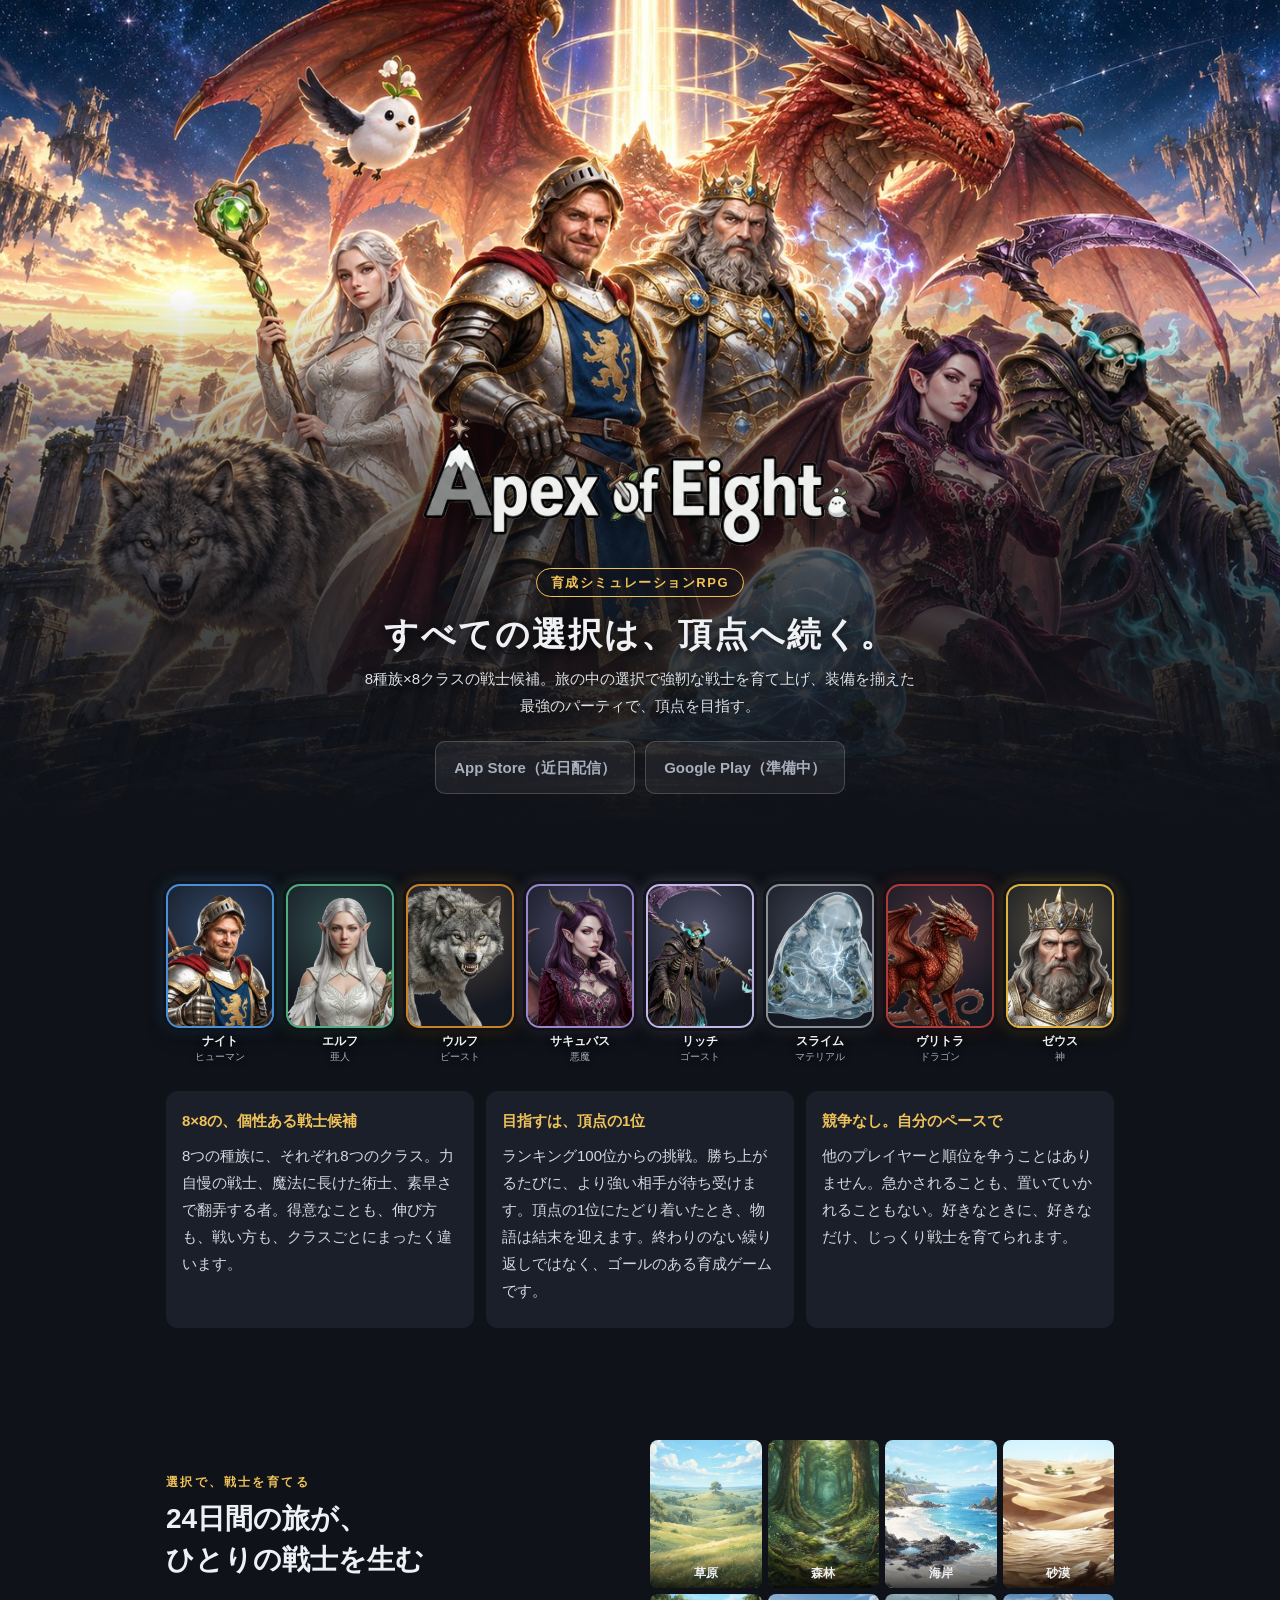
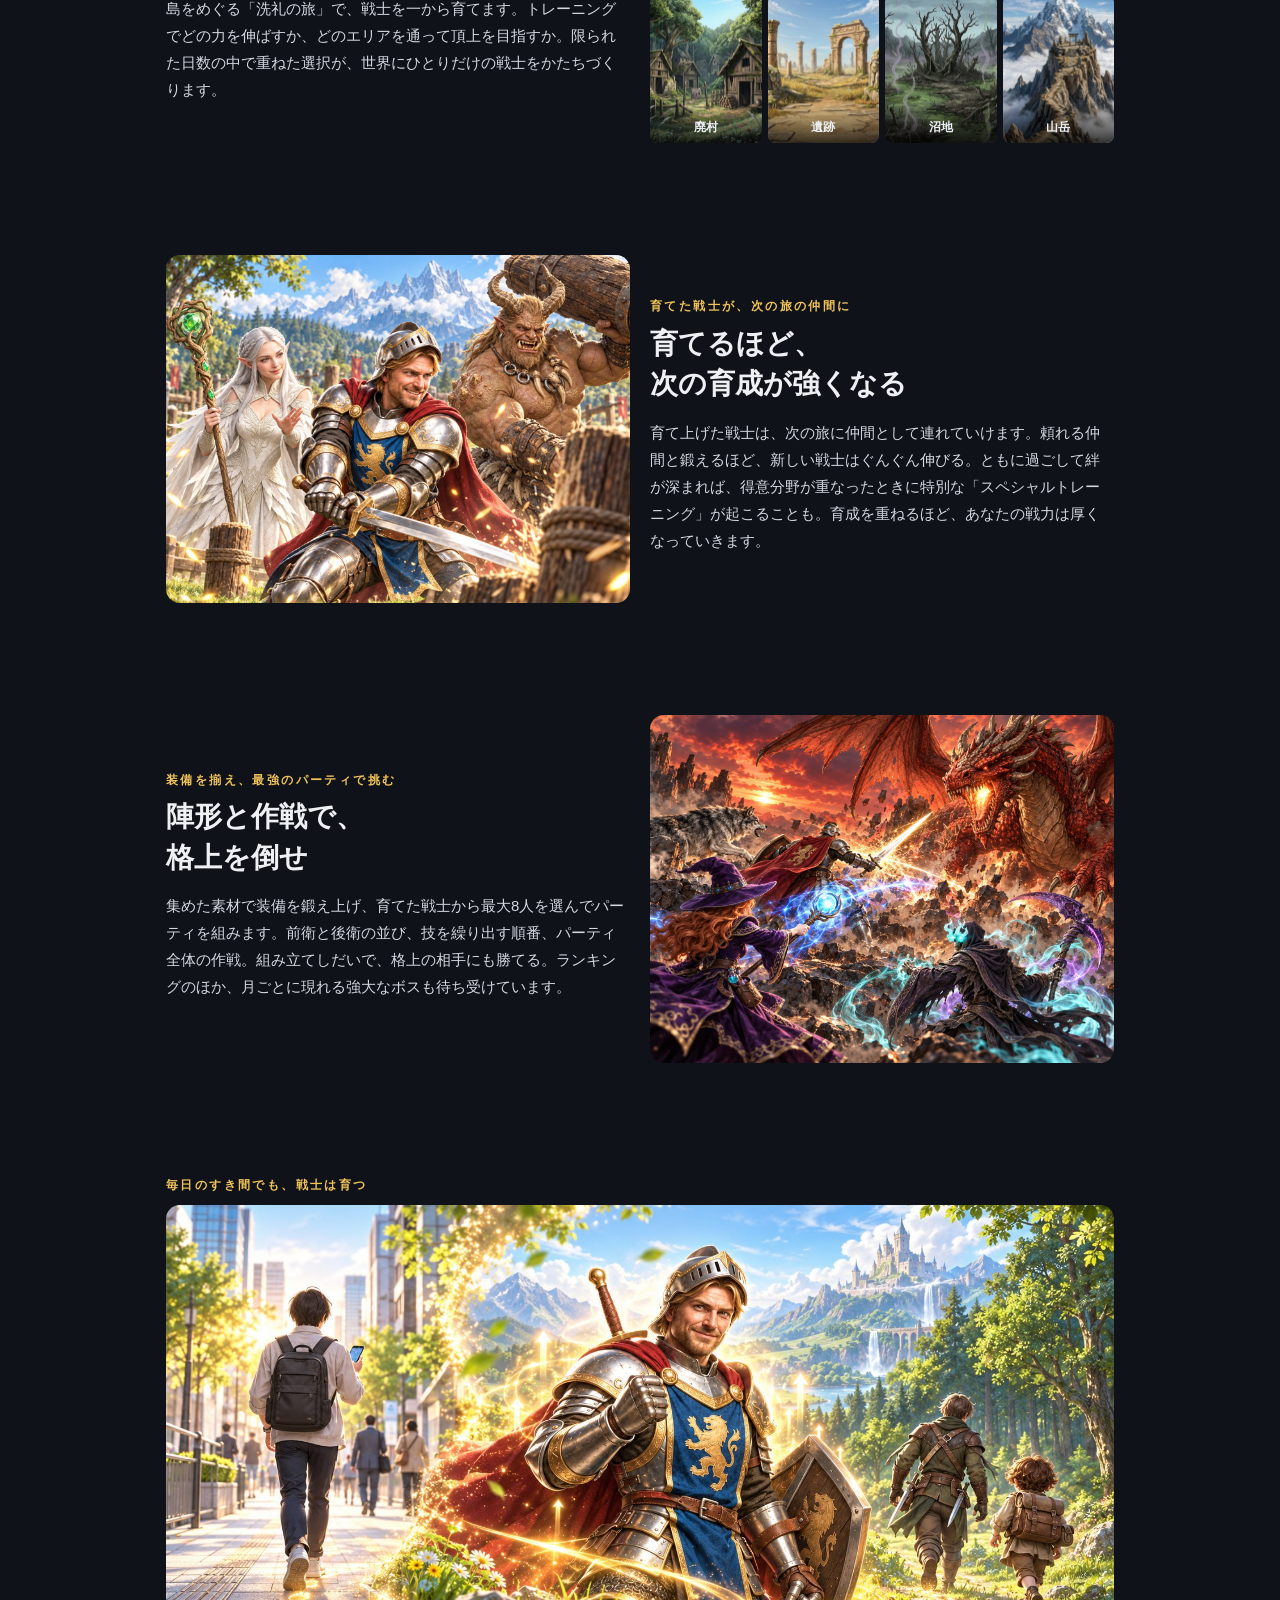
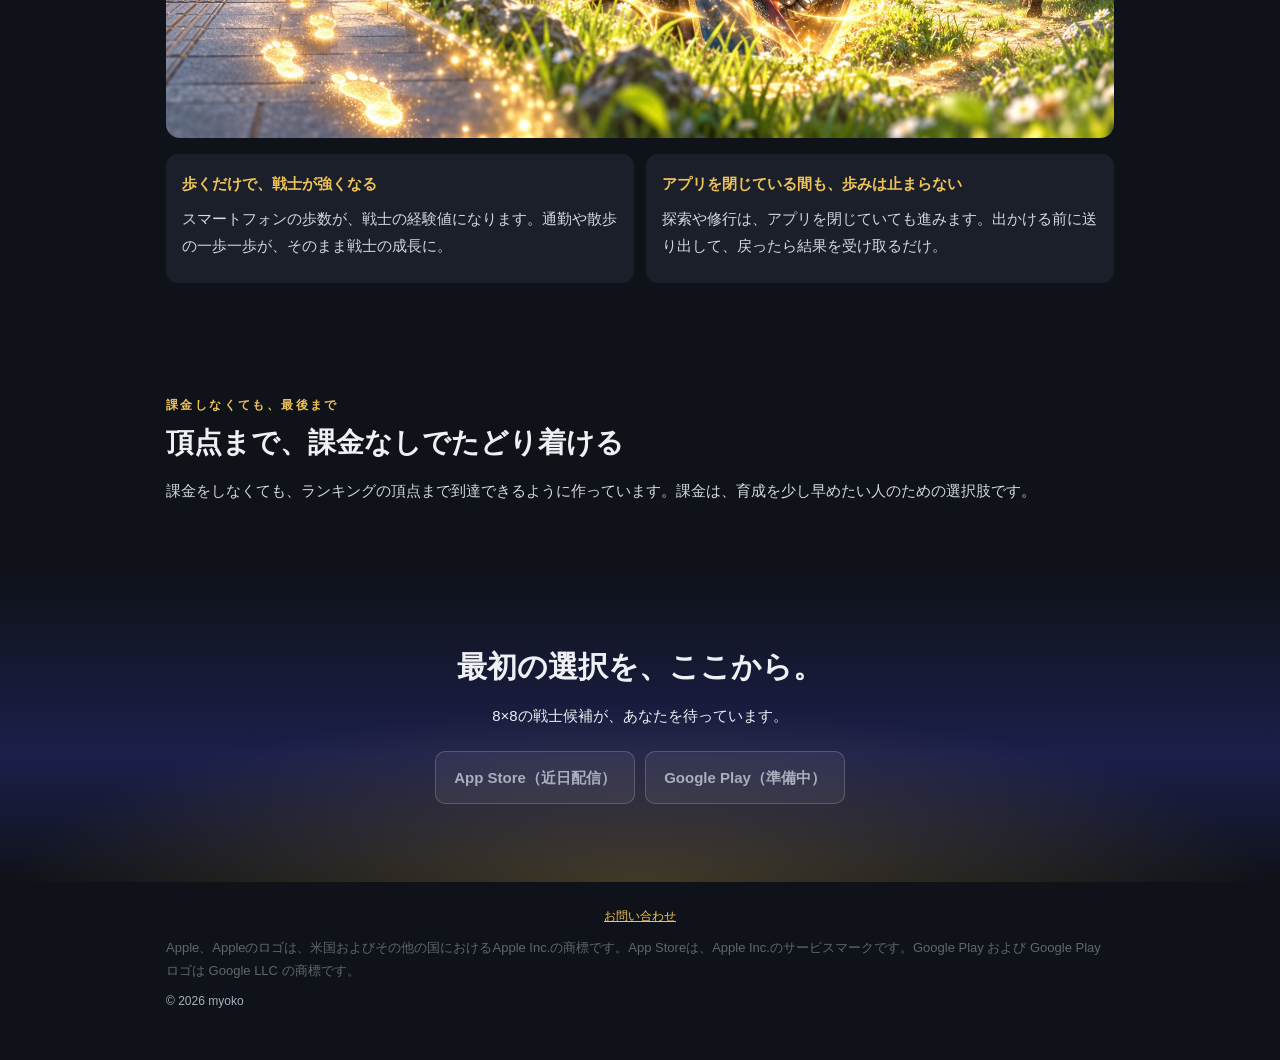
==== ao8/index.html @ a9e9d3e4 "- ao8の静的ページを追加" ====
<!doctype html>
<html lang="ja">
<head>
  <meta charset="utf-8">
  <meta name="viewport" content="width=device-width, initial-scale=1">
  <title>Apex of 8 ― すべての選択は、頂点へ続く。</title>
  <meta name="description" content="8種族×8クラスの戦士候補。旅の中の選択で強靭な戦士を育て上げ、装備を揃えた最強のパーティで、頂点を目指す育成シミュレーションRPG。">
  <meta property="og:type" content="website">
  <meta property="og:title" content="Apex of 8 ― すべての選択は、頂点へ続く。">
  <meta property="og:description" content="8種族×8クラスの戦士候補。旅の中の選択で強靭な戦士を育て上げ、装備を揃えた最強のパーティで、頂点を目指す育成シミュレーションRPG。">
  <meta property="og:url" content="https://m-yokom.github.io/ao8/">
  <!-- リンクカード用の画像（1200×630。prompts/lp/ogp.txt）。 -->
  <meta property="og:image" content="https://m-yokom.github.io/ao8/assets/img/ogp.jpg">
  <meta property="og:image:width" content="1200">
  <meta property="og:image:height" content="630">
  <meta name="twitter:card" content="summary_large_image">
  <meta name="theme-color" content="#0f1218">
  <link rel="icon" href="assets/icon.png">
  <link rel="apple-touch-icon" href="assets/icon.png">
  <link rel="stylesheet" href="assets/style.css">
  <script src="assets/site.js" defer></script>
</head>
<body class="lp">

<!-- ヒーロー -->
<header class="lp-hero">
  <img class="logo" src="assets/logo.png" alt="Apex of 8">
  <p class="genre">育成シミュレーションRPG</p>
  <h1 class="catch">すべての選択は、頂点へ続く。</h1>
  <p class="lead">8種族×8クラスの戦士候補。旅の中の選択で強靭な戦士を育て上げ、装備を揃えた最強のパーティで、頂点を目指す。</p>
  <div class="lp-lineup" aria-hidden="true">
    <div class="store-buttons">
    <a class="btn" data-store="ios">App Storeでダウンロード</a>
    <a class="btn secondary" data-store="android">Google Playで手に入れる</a>
  </div>
</header>

<!-- 3つの特徴 -->
<section class="lp-section">
    <!-- 8種族の代表クラス（メイン画像を同じ構図の縦長カードに切り抜いたもの。クラスID: 1・9・17・30・38・43・50・64） -->
    <div class="lp-roster">
      <figure class="sp-human"><img src="assets/img/card_01.png" alt="ナイト"><figcaption>ナイト<small>ヒューマン</small></figcaption></figure>
      <figure class="sp-demihuman"><img src="assets/img/card_09.png" alt="エルフ"><figcaption>エルフ<small>亜人</small></figcaption></figure>
      <figure class="sp-beast"><img src="assets/img/card_17.png" alt="ウルフ"><figcaption>ウルフ<small>ビースト</small></figcaption></figure>
      <figure class="sp-demon"><img src="assets/img/card_30.png" alt="サキュバス"><figcaption>サキュバス<small>悪魔</small></figcaption></figure>
      <figure class="sp-ghost"><img src="assets/img/card_38.png" alt="リッチ"><figcaption>リッチ<small>ゴースト</small></figcaption></figure>
      <figure class="sp-material"><img src="assets/img/card_43.png" alt="スライム"><figcaption>スライム<small>マテリアル</small></figcaption></figure>
      <figure class="sp-dragon"><img src="assets/img/card_50.png" alt="ヴリトラ"><figcaption>ヴリトラ<small>ドラゴン</small></figcaption></figure>
      <figure class="sp-deity"><img src="assets/img/card_64.png" alt="ゼウス"><figcaption>ゼウス<small>神</small></figcaption></figure>
    </div>
  <div class="lp-points">
    <div class="lp-point">
      <h3>8×8の、個性ある戦士候補</h3>
      <p>8つの種族に、それぞれ8つのクラス。力自慢の戦士、魔法に長けた術士、素早さで翻弄する者。得意なことも、伸び方も、戦い方も、クラスごとにまったく違います。</p>
    </div>
    <div class="lp-point">
      <h3>目指すは、頂点の1位</h3>
      <p>ランキング100位からの挑戦。勝ち上がるたびに、より強い相手が待ち受けます。頂点の1位にたどり着いたとき、物語は結末を迎えます。終わりのない繰り返しではなく、ゴールのある育成ゲームです。</p>
    </div>
    <div class="lp-point">
      <h3>競争なし。自分のペースで</h3>
      <p>他のプレイヤーと順位を争うことはありません。急かされることも、置いていかれることもない。好きなときに、好きなだけ、じっくり戦士を育てられます。</p>
    </div>
  </div>
</section>

<!-- 選択で、戦士を育てる -->
<section class="lp-section">
  <div class="lp-feature">
    <div>
      <p class="eyebrow">選択で、戦士を育てる</p>
      <h2>24日間の旅が、<br>ひとりの戦士を生む</h2>
      <p>島をめぐる「洗礼の旅」で、戦士を一から育てます。トレーニングでどの力を伸ばすか、どのエリアを通って頂上を目指すか。限られた日数の中で重ねた選択が、世界にひとりだけの戦士をかたちづくります。</p>
    </div>
    <div class="lp-visual">
      <div class="lp-areas">
        <figure><img src="assets/img/area_grassland.jpg" alt="草原"><figcaption>草原</figcaption></figure>
        <figure><img src="assets/img/area_forest.jpg" alt="森林"><figcaption>森林</figcaption></figure>
        <figure><img src="assets/img/area_coast.jpg" alt="海岸"><figcaption>海岸</figcaption></figure>
        <figure><img src="assets/img/area_desert.jpg" alt="砂漠"><figcaption>砂漠</figcaption></figure>
        <figure><img src="assets/img/area_ruined_village.jpg" alt="廃村"><figcaption>廃村</figcaption></figure>
        <figure><img src="assets/img/area_ruins.jpg" alt="遺跡"><figcaption>遺跡</figcaption></figure>
        <figure><img src="assets/img/area_swamp.jpg" alt="沼地"><figcaption>沼地</figcaption></figure>
        <figure><img src="assets/img/area_mountain.jpg" alt="山岳"><figcaption>山岳</figcaption></figure>
      </div>
    </div>
  </div>
</section>

<!-- 育てた戦士が、次の旅の仲間に -->
<section class="lp-section">
  <div class="lp-feature reverse">
    <div>
      <p class="eyebrow">育てた戦士が、次の旅の仲間に</p>
      <h2>育てるほど、<br>次の育成が強くなる</h2>
      <p>育て上げた戦士は、次の旅に仲間として連れていけます。頼れる仲間と鍛えるほど、新しい戦士はぐんぐん伸びる。ともに過ごして絆が深まれば、得意分野が重なったときに特別な「スペシャルトレーニング」が起こることも。育成を重ねるほど、あなたの戦力は厚くなっていきます。</p>
    </div>
    <div class="lp-visual">
      <!-- 【差し替え可】lp_bond.jpg（仲間と鍛える新しい戦士）。無い間はカードのパネルを表示する。 -->
      <img src="assets/img/lp_bond.jpg" alt="仲間と一緒に鍛える戦士たち"
           onerror="this.hidden=true;this.nextElementSibling.hidden=false;">
      <div class="lp-icon-panel" hidden>
        <figure class="sp-demihuman"><img class="lp-icon" src="assets/img/card_09.png" alt=""><figcaption>育てた仲間</figcaption></figure>
        <figure class="big sp-human"><img class="lp-icon" src="assets/img/card_01.png" alt=""><figcaption>新しい戦士</figcaption></figure>
        <figure class="sp-demon"><img class="lp-icon" src="assets/img/card_26.png" alt=""><figcaption>育てた仲間</figcaption></figure>
      </div>
    </div>
  </div>
</section>

<!-- 装備を揃え、最強のパーティで挑む -->
<section class="lp-section">
  <div class="lp-feature">
    <div>
      <p class="eyebrow">装備を揃え、最強のパーティで挑む</p>
      <h2>陣形と作戦で、<br>格上を倒せ</h2>
      <p>集めた素材で装備を鍛え上げ、育てた戦士から最大8人を選んでパーティを組みます。前衛と後衛の並び、技を繰り出す順番、パーティ全体の作戦。組み立てしだいで、格上の相手にも勝てる。ランキングのほか、月ごとに現れる強大なボスも待ち受けています。</p>
    </div>
    <div class="lp-visual">
      <!-- 【差し替え可】lp_battle.jpg（バトル画面のスクリーンショットでも可）。無い間はカードのパネルを表示する。 -->
      <img src="assets/img/lp_battle.jpg" alt="パーティで強敵に挑むバトル"
           onerror="this.hidden=true;this.nextElementSibling.hidden=false;">
      <div class="lp-icon-panel" hidden>
        <figure class="sp-human"><img class="lp-icon" src="assets/img/card_02.png" alt=""><figcaption>後衛</figcaption></figure>
        <figure class="sp-human"><img class="lp-icon" src="assets/img/card_01.png" alt=""><figcaption>前衛</figcaption></figure>
        <span class="vs">VS</span>
        <figure class="big sp-dragon"><img class="lp-icon" src="assets/img/card_50.png" alt=""><figcaption>格上の強敵</figcaption></figure>
      </div>
    </div>
  </div>
</section>

<!-- 毎日のすき間でも、戦士は育つ -->
<section class="lp-section">
  <p class="eyebrow">毎日のすき間でも、戦士は育つ</p>
  <!-- 【差し替え可】lp_daily.jpg（日常の中で育つ戦士）。無い間は表示しない。 -->
  <div class="lp-visual" style="margin: 8px 0 4px;">
    <img src="assets/img/lp_daily.jpg" alt="通勤や散歩の歩数で戦士が育つ" onerror="this.remove();">
  </div>
  <div class="lp-points">
    <div class="lp-point">
      <h3>歩くだけで、戦士が強くなる</h3>
      <p>スマートフォンの歩数が、戦士の経験値になります。通勤や散歩の一歩一歩が、そのまま戦士の成長に。</p>
    </div>
    <div class="lp-point">
      <h3>アプリを閉じている間も、歩みは止まらない</h3>
      <p>探索や修行は、アプリを閉じていても進みます。出かける前に送り出して、戻ったら結果を受け取るだけ。</p>
    </div>
  </div>
</section>

<!-- 課金しなくても、最後まで -->
<section class="lp-section">
  <p class="eyebrow">課金しなくても、最後まで</p>
  <h2>頂点まで、課金なしでたどり着ける</h2>
  <p>課金をしなくても、ランキングの頂点まで到達できるように作っています。課金は、育成を少し早めたい人のための選択肢です。</p>
</section>

<!-- 最後のダウンロード導線 -->
<section class="lp-cta">
  <p class="catch">最初の選択を、ここから。</p>
  <p>8×8の戦士候補が、あなたを待っています。</p>
  <div class="store-buttons">
    <a class="btn" data-store="ios">App Storeでダウンロード</a>
    <a class="btn secondary" data-store="android">Google Playで手に入れる</a>
  </div>
</section>

<footer>
  <p class="footer-links">
    <a href="legal/contact.html">お問い合わせ</a>
  </p>
  <!-- ストアのバッジを使う場合の商標表記（Apple・Googleのガイドライン）。 -->
  <p class="notice">Apple、Appleのロゴは、米国およびその他の国におけるApple Inc.の商標です。App Storeは、Apple Inc.のサービスマークです。Google Play および Google Play ロゴは Google LLC の商標です。</p>
  <p>&copy; 2026 myoko</p>
</footer>
</body>
</html>
---- ao8/assets/style.css ----
/* 法務ページ共通のスタイル（GitHub Pagesでそのまま配信する静的ファイル）。 */
:root {
  --bg: #f7f7f5;
  --surface: #ffffff;
  --text: #1f2328;
  --muted: #5f6670;
  --accent: #5b3fb5;
  --border: #dcdde1;
}

@media (prefers-color-scheme: dark) {
  :root {
    --bg: #15181f;
    --surface: #20242c;
    --text: #e8e9ec;
    --muted: #a3a8b3;
    --accent: #b9a5ff;
    --border: #353a45;
  }
}

* {
  box-sizing: border-box;
}

/* hidden属性の要素は、displayを指定したクラスがあっても必ず隠す（代わりの表示の切り替えに使う）。 */
[hidden] {
  display: none !important;
}

body {
  margin: 0;
  background: var(--bg);
  color: var(--text);
  font-family: -apple-system, BlinkMacSystemFont, "Hiragino Sans", "Hiragino Kaku Gothic ProN",
    "Noto Sans JP", Meiryo, sans-serif;
  line-height: 1.8;
  font-size: 15px;
}

main {
  max-width: 760px;
  margin: 0 auto;
  padding: 24px 16px 48px;
}

header.site {
  border-bottom: 1px solid var(--border);
  margin-bottom: 24px;
  padding-bottom: 12px;
}

header.site a {
  color: var(--muted);
  text-decoration: none;
  font-size: 13px;
}

h1 {
  font-size: 22px;
  line-height: 1.4;
  margin: 0 0 8px;
}

h2 {
  font-size: 17px;
  margin: 32px 0 8px;
  padding-left: 10px;
  border-left: 4px solid var(--accent);
}

h3 {
  font-size: 15px;
  margin: 20px 0 4px;
}

p,
ul,
ol {
  margin: 8px 0;
}

a {
  color: var(--accent);
}

.updated {
  color: var(--muted);
  font-size: 13px;
}

table {
  width: 100%;
  border-collapse: collapse;
  margin: 12px 0;
  background: var(--surface);
  font-size: 14px;
}

th,
td {
  border: 1px solid var(--border);
  padding: 8px 10px;
  text-align: left;
  vertical-align: top;
}

th {
  width: 32%;
  font-weight: 600;
}

.table-scroll {
  overflow-x: auto;
}

.card-list {
  list-style: none;
  padding: 0;
}

.card-list li {
  background: var(--surface);
  border: 1px solid var(--border);
  border-radius: 8px;
  margin: 10px 0;
}

.card-list a {
  display: block;
  padding: 14px 16px;
  text-decoration: none;
  font-weight: 600;
}

footer {
  margin-top: 40px;
  color: var(--muted);
  font-size: 12px;
}

/* ---- LP（トップ・助っ人） ---- */
.hero {
  text-align: center;
  padding: 16px 0 8px;
}

.hero img.logo {
  width: min(100%, 420px);
  height: auto;
}

.hero .catch {
  font-size: 18px;
  font-weight: 700;
  margin: 12px 0 4px;
}

.store-buttons {
  display: flex;
  flex-wrap: wrap;
  gap: 10px;
  justify-content: center;
  margin: 20px 0;
}

.btn {
  display: inline-block;
  min-width: 200px;
  padding: 12px 18px;
  border-radius: 10px;
  border: 1px solid var(--accent);
  background: var(--accent);
  color: #fff;
  font-weight: 700;
  text-align: center;
  text-decoration: none;
  cursor: pointer;
  font-size: 15px;
}

.btn.secondary {
  background: transparent;
  color: var(--accent);
}

.btn[aria-disabled="true"] {
  border-color: var(--border);
  background: var(--surface);
  color: var(--muted);
  cursor: default;
  pointer-events: none;
}

.features {
  display: grid;
  grid-template-columns: repeat(auto-fit, minmax(220px, 1fr));
  gap: 12px;
  margin: 16px 0;
}

.feature {
  background: var(--surface);
  border: 1px solid var(--border);
  border-radius: 10px;
  padding: 14px 16px;
}

.feature h3 {
  margin: 0 0 4px;
}

.code-box {
  background: var(--surface);
  border: 1px solid var(--border);
  border-radius: 10px;
  padding: 12px;
  font-family: ui-monospace, SFMono-Regular, Menlo, Consolas, monospace;
  font-size: 13px;
  word-break: break-all;
  margin: 8px 0;
}

.notice {
  color: var(--muted);
  font-size: 13px;
}

.helper-card {
  background: var(--surface);
  border: 1px solid var(--border);
  border-radius: 12px;
  padding: 16px;
  margin: 16px 0;
}

.footer-links {
  text-align: center;
}

.footer-links a {
  margin: 0 6px;
}

/* ---- アプリのLP（index.html）。アプリの画面と同じダーク基調・金色のアクセントで固定する ---- */
body.lp {
  --lp-bg: #0f1218;
  --lp-surface: #1a1f29;
  --lp-text: #eef0f4;
  --lp-muted: #a8afbd;
  --lp-gold: #f0c35a;
  --lp-gold-deep: #c8902a;
  background: var(--lp-bg);
  color: var(--lp-text);
}

body.lp a {
  color: var(--lp-gold);
}

.lp-hero {
  position: relative;
  /* 画面の高さに合わせつつ、横長の画面ではキービジュアル（16:9）の縦横比の高さ（横幅×9/16）まで
     下に伸ばし、画像の上端が切れないようにする。 */
  min-height: max(min(92vh, 860px), 56.25vw);
  display: flex;
  flex-direction: column;
  justify-content: flex-end;
  align-items: center;
  text-align: center;
  padding: 32px 16px 28px;
  overflow: hidden;
  /* キービジュアル（lp_key_visual.jpg）があればそれを、無い間は画像を使わずCSSだけで描く夜空と
     光の柱を表示する（低解像度の画像を引き伸ばして荒く見えないようにするため）。 */
  background:
    linear-gradient(180deg, rgba(15, 18, 24, 0) 35%, rgba(15, 18, 24, 0.7) 68%, var(--lp-bg) 100%),
    url("img/lp_key_visual.jpg") center top / cover no-repeat,
    radial-gradient(ellipse 2.2% 46% at 50% 46%, rgba(255, 244, 214, 0.75), rgba(255, 228, 160, 0.25) 45%, transparent 75%),
    radial-gradient(ellipse 12% 55% at 50% 52%, rgba(255, 214, 130, 0.22), transparent 70%),
    radial-gradient(ellipse 34% 22% at 50% 88%, rgba(255, 210, 120, 0.25), transparent 70%),
    radial-gradient(1.2px 1.2px at 12% 18%, #fff 50%, transparent 51%),
    radial-gradient(1px 1px at 27% 8%, #fff 50%, transparent 51%),
    radial-gradient(1.4px 1.4px at 41% 26%, #fff 50%, transparent 51%),
    radial-gradient(1px 1px at 63% 12%, #fff 50%, transparent 51%),
    radial-gradient(1.3px 1.3px at 78% 22%, #fff 50%, transparent 51%),
    radial-gradient(1px 1px at 88% 7%, #fff 50%, transparent 51%),
    radial-gradient(1px 1px at 6% 36%, #fff 50%, transparent 51%),
    radial-gradient(1.2px 1.2px at 94% 38%, #fff 50%, transparent 51%),
    radial-gradient(ellipse 120% 60% at 50% 100%, rgba(240, 195, 90, 0.28), transparent 60%),
    linear-gradient(180deg, #0b1030 0%, #1b1f4a 45%, #3a2e45 75%, var(--lp-bg) 100%);
}

.lp-hero .logo {
  width: min(88%, 460px);
  height: auto;
  filter: drop-shadow(0 4px 18px rgba(0, 0, 0, 0.6));
}

.lp-hero .catch {
  font-size: clamp(22px, 5.6vw, 34px);
  font-weight: 800;
  letter-spacing: 0.06em;
  margin: 14px 0 6px;
  text-shadow: 0 2px 12px rgba(0, 0, 0, 0.8);
}

.lp-hero .genre {
  display: inline-block;
  margin: 14px 0 0;
  padding: 2px 14px;
  border: 1px solid var(--lp-gold);
  border-radius: 999px;
  color: var(--lp-gold);
  font-size: 13px;
  font-weight: 700;
  letter-spacing: 0.12em;
  background: rgba(15, 18, 24, 0.55);
}

.lp-hero .lead {
  max-width: 560px;
  color: #dfe3ea;
  text-shadow: 0 1px 8px rgba(0, 0, 0, 0.8);
  margin: 0 auto;
}

body.lp .store-buttons {
  margin: 22px 0 6px;
}

body.lp .btn {
  background: linear-gradient(180deg, var(--lp-gold), var(--lp-gold-deep));
  border-color: var(--lp-gold);
  color: #2a1d05;
}

body.lp .btn.secondary {
  background: transparent;
  color: var(--lp-gold);
}

body.lp .btn[aria-disabled="true"] {
  background: rgba(255, 255, 255, 0.06);
  border-color: rgba(255, 255, 255, 0.18);
  color: var(--lp-muted);
}

.lp-section {
  max-width: 980px;
  margin: 0 auto;
  padding: 56px 16px;
}

.lp-section .eyebrow {
  color: var(--lp-gold);
  font-size: 12px;
  font-weight: 700;
  letter-spacing: 0.2em;
  margin: 0;
}

.lp-section h2 {
  border: none;
  padding: 0;
  font-size: clamp(20px, 4.6vw, 28px);
  line-height: 1.45;
  margin: 6px 0 14px;
}

.lp-section p {
  color: #d4d8e0;
}

.lp-feature {
  display: grid;
  grid-template-columns: 1fr;
  gap: 20px;
  align-items: center;
}

@media (min-width: 760px) {
  .lp-feature {
    grid-template-columns: 1fr 1fr;
  }
  .lp-feature.reverse .lp-visual {
    order: -1;
  }
}

.lp-visual img {
  width: 100%;
  height: auto;
  border-radius: 14px;
  display: block;
}

.lp-areas {
  display: grid;
  grid-template-columns: repeat(4, 1fr);
  gap: 6px;
}

.lp-areas figure {
  margin: 0;
  position: relative;
}

.lp-areas img {
  width: 100%;
  aspect-ratio: 3 / 4;
  object-fit: cover;
  border-radius: 8px;
  display: block;
}

.lp-areas figcaption {
  position: absolute;
  left: 0;
  right: 0;
  bottom: 0;
  padding: 14px 4px 4px;
  font-size: 12px;
  font-weight: 700;
  text-align: center;
  border-radius: 0 0 8px 8px;
  background: linear-gradient(180deg, transparent, rgba(0, 0, 0, 0.75));
}

.lp-points {
  display: grid;
  grid-template-columns: repeat(auto-fit, minmax(220px, 1fr));
  gap: 12px;
  margin-top: 16px;
}

.lp-point {
  background: var(--lp-surface);
  border-radius: 12px;
  padding: 16px;
}

.lp-point h3 {
  margin: 0 0 6px;
  color: var(--lp-gold);
}

.lp-cta .catch {
  font-size: clamp(22px, 5.6vw, 30px);
  font-weight: 800;
  margin: 0 0 8px;
}

.lp-cta {
  text-align: center;
  background:
    radial-gradient(ellipse 70% 80% at 50% 100%, rgba(240, 195, 90, 0.22), transparent 70%),
    linear-gradient(180deg, var(--lp-bg), #1b1f4a 60%, var(--lp-bg));
  padding: 72px 16px;
}

body.lp footer {
  max-width: 980px;
  margin: 0 auto;
  padding: 16px 16px 40px;
  color: var(--lp-muted);
}

/* 8種族の代表クラス（メイン画像を同じ構図の縦長カード〈300×400〉に切り抜き、種族イメージカラーの
   枠で揃えて並べる。表示は最大112px幅程度に抑えて荒れないようにする）。 */
.lp-roster {
  display: grid;
  grid-template-columns: repeat(4, minmax(0, 112px));
  justify-content: center;
  gap: 14px 12px;
  margin: 22px auto 0;
}

@media (min-width: 760px) {
  .lp-roster {
    grid-template-columns: repeat(8, minmax(0, 112px));
  }
}

.lp-roster figure {
  margin: 0;
  min-width: 0;
  text-align: center;
}

.lp-roster img,
.lp-icon {
  width: 100%;
  aspect-ratio: 3 / 4;
  object-fit: cover;
  display: block;
  border-radius: 14px;
  border: 2px solid var(--species, var(--lp-gold));
  box-shadow: 0 0 0 3px rgba(15, 18, 24, 0.8), 0 6px 18px rgba(0, 0, 0, 0.55),
    0 0 16px color-mix(in srgb, var(--species, var(--lp-gold)) 45%, transparent);
  /* 透過部分の背景。種族の色をわずかに差したグラデーションにする。 */
  background: radial-gradient(circle at 50% 30%, color-mix(in srgb, var(--species, var(--lp-gold)) 28%, #2a3040), #141821 75%);
}

.lp-roster figcaption {
  margin-top: 6px;
  font-size: 12px;
  font-weight: 700;
  line-height: 1.3;
  text-shadow: 0 1px 6px rgba(0, 0, 0, 0.9);
}

.lp-roster figcaption small {
  display: block;
  color: var(--lp-muted);
  font-size: 10px;
  font-weight: 400;
}

/* 種族イメージカラー（resources.md §12.3）。 */
.sp-human { --species: #4a90d9; }
.sp-demihuman { --species: #4fae82; }
.sp-beast { --species: #c9822a; }
.sp-demon { --species: #9b86c9; }
.sp-ghost { --species: #c3b8e8; }
.sp-material { --species: #8a8f98; }
.sp-dragon { --species: #b03a3a; }
.sp-deity { --species: #e0b23e; }

/* 新規の紹介画像が無い間に、代わりに出すアイコンのパネル。 */
.lp-icon-panel {
  border-radius: 14px;
  padding: 22px 16px;
  background:
    radial-gradient(ellipse 80% 70% at 50% 40%, rgba(240, 195, 90, 0.16), transparent 70%),
    var(--lp-surface);
  border: 1px solid rgba(240, 195, 90, 0.2);
  display: flex;
  justify-content: center;
  align-items: center;
  gap: 14px;
}

.lp-icon-panel figure {
  margin: 0;
  width: 84px;
  text-align: center;
  font-size: 12px;
  color: var(--lp-muted);
}

.lp-icon-panel figure.big {
  width: 112px;
}

.lp-icon-panel figcaption {
  margin-top: 6px;
}

.lp-icon-panel .vs {
  color: var(--lp-gold);
  font-weight: 800;
  font-size: 18px;
}

/* 2列のグリッドの中身が、最小幅でページの横幅を押し広げないようにする。 */
.lp-feature > * {
  min-width: 0;
}

@media (max-width: 480px) {
  .lp-icon-panel {
    gap: 10px;
    padding: 18px 10px;
  }
  .lp-icon-panel figure {
    width: 68px;
  }
  .lp-icon-panel figure.big {
    width: 88px;
  }
}

/* ストアの公式バッジ（assets/badges/）。各社のガイドラインに沿い、画像は改変せず、
   App Storeのバッジは高さ40px以上で表示する。Google Playのバッジ画像は周囲に余白を含むため、
   見た目のバッジの高さがApp Storeと揃うよう大きめに表示し、余白分を負のマージンで詰める。 */
.store-badge-link {
  display: inline-flex;
  align-items: center;
}

.store-badge.apple {
  height: 48px;
  width: auto;
}

.store-badge.google {
  height: 63px;
  width: auto;
  margin: -7.5px -4px;
}

/* 「3つの特徴」の上に並べる8種族の代表クラス。 */
.lp-section > .lp-roster {
  margin: 0 auto 28px;
}
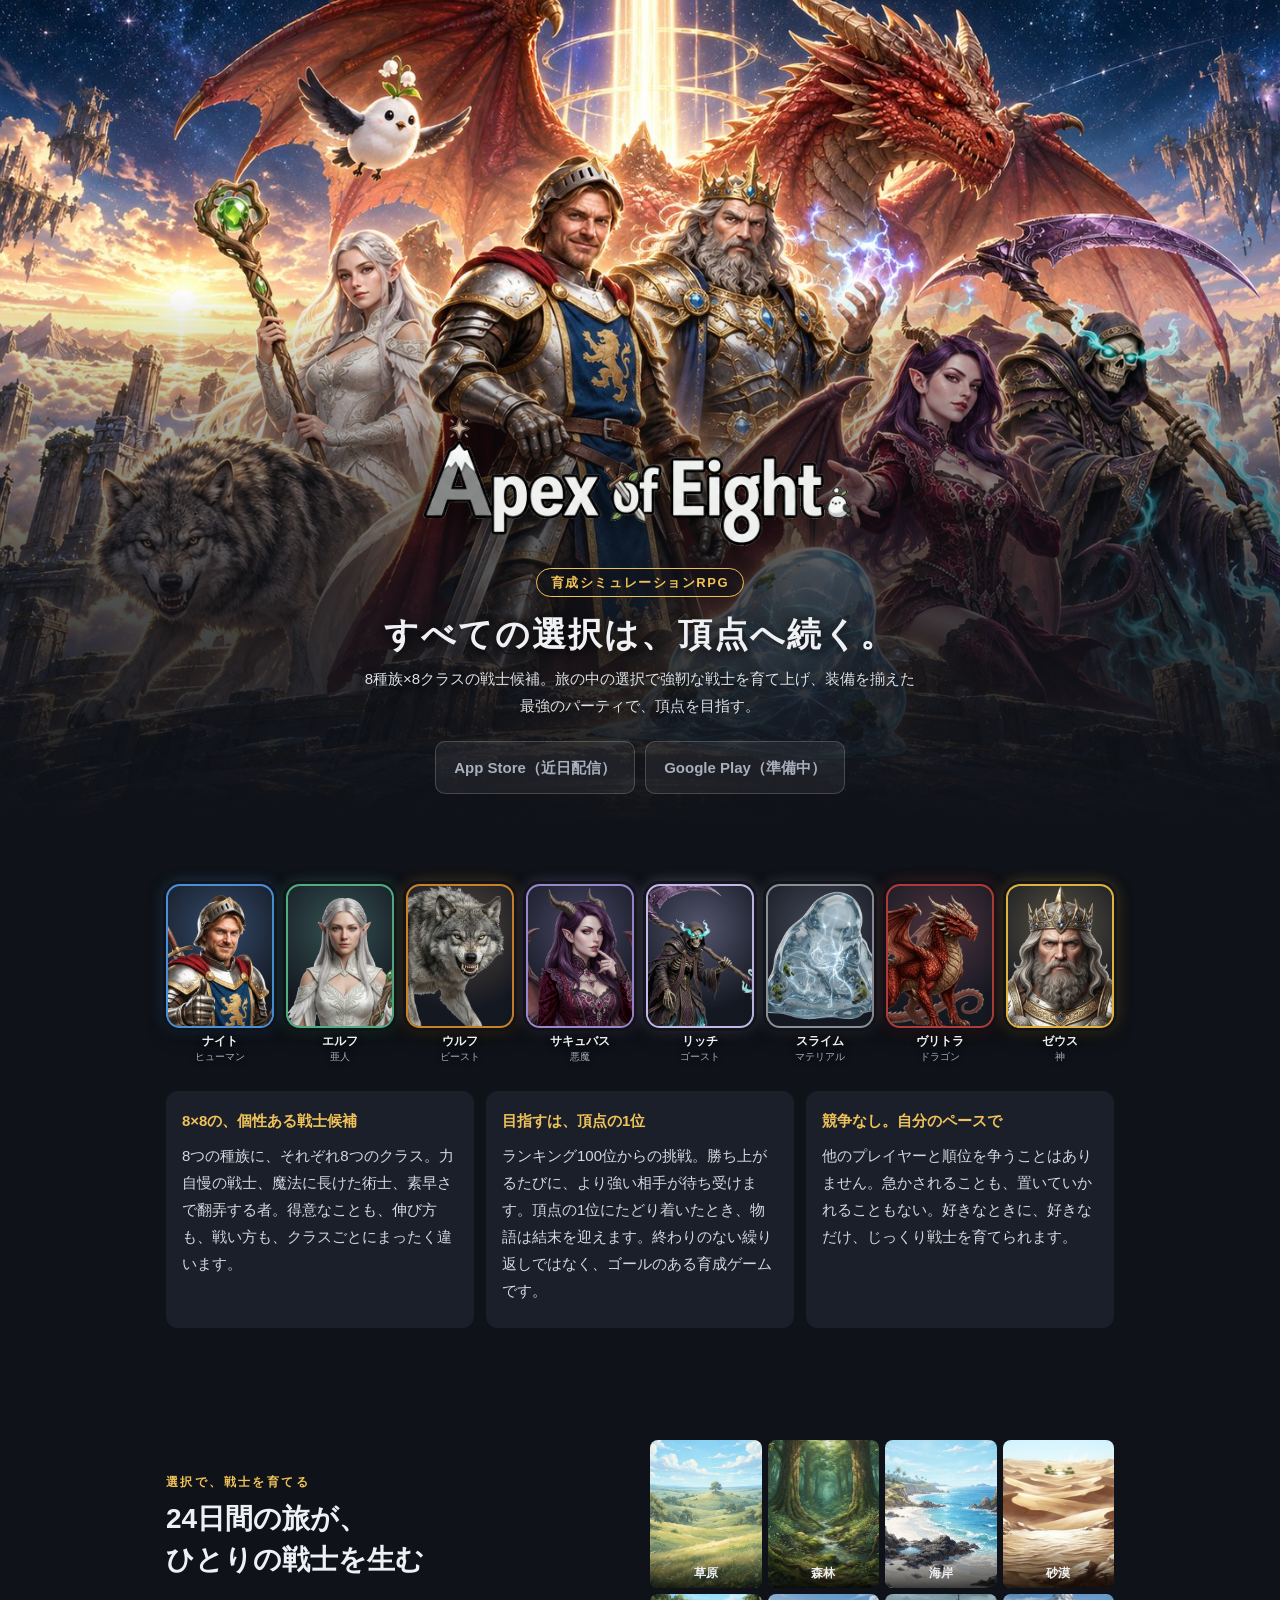
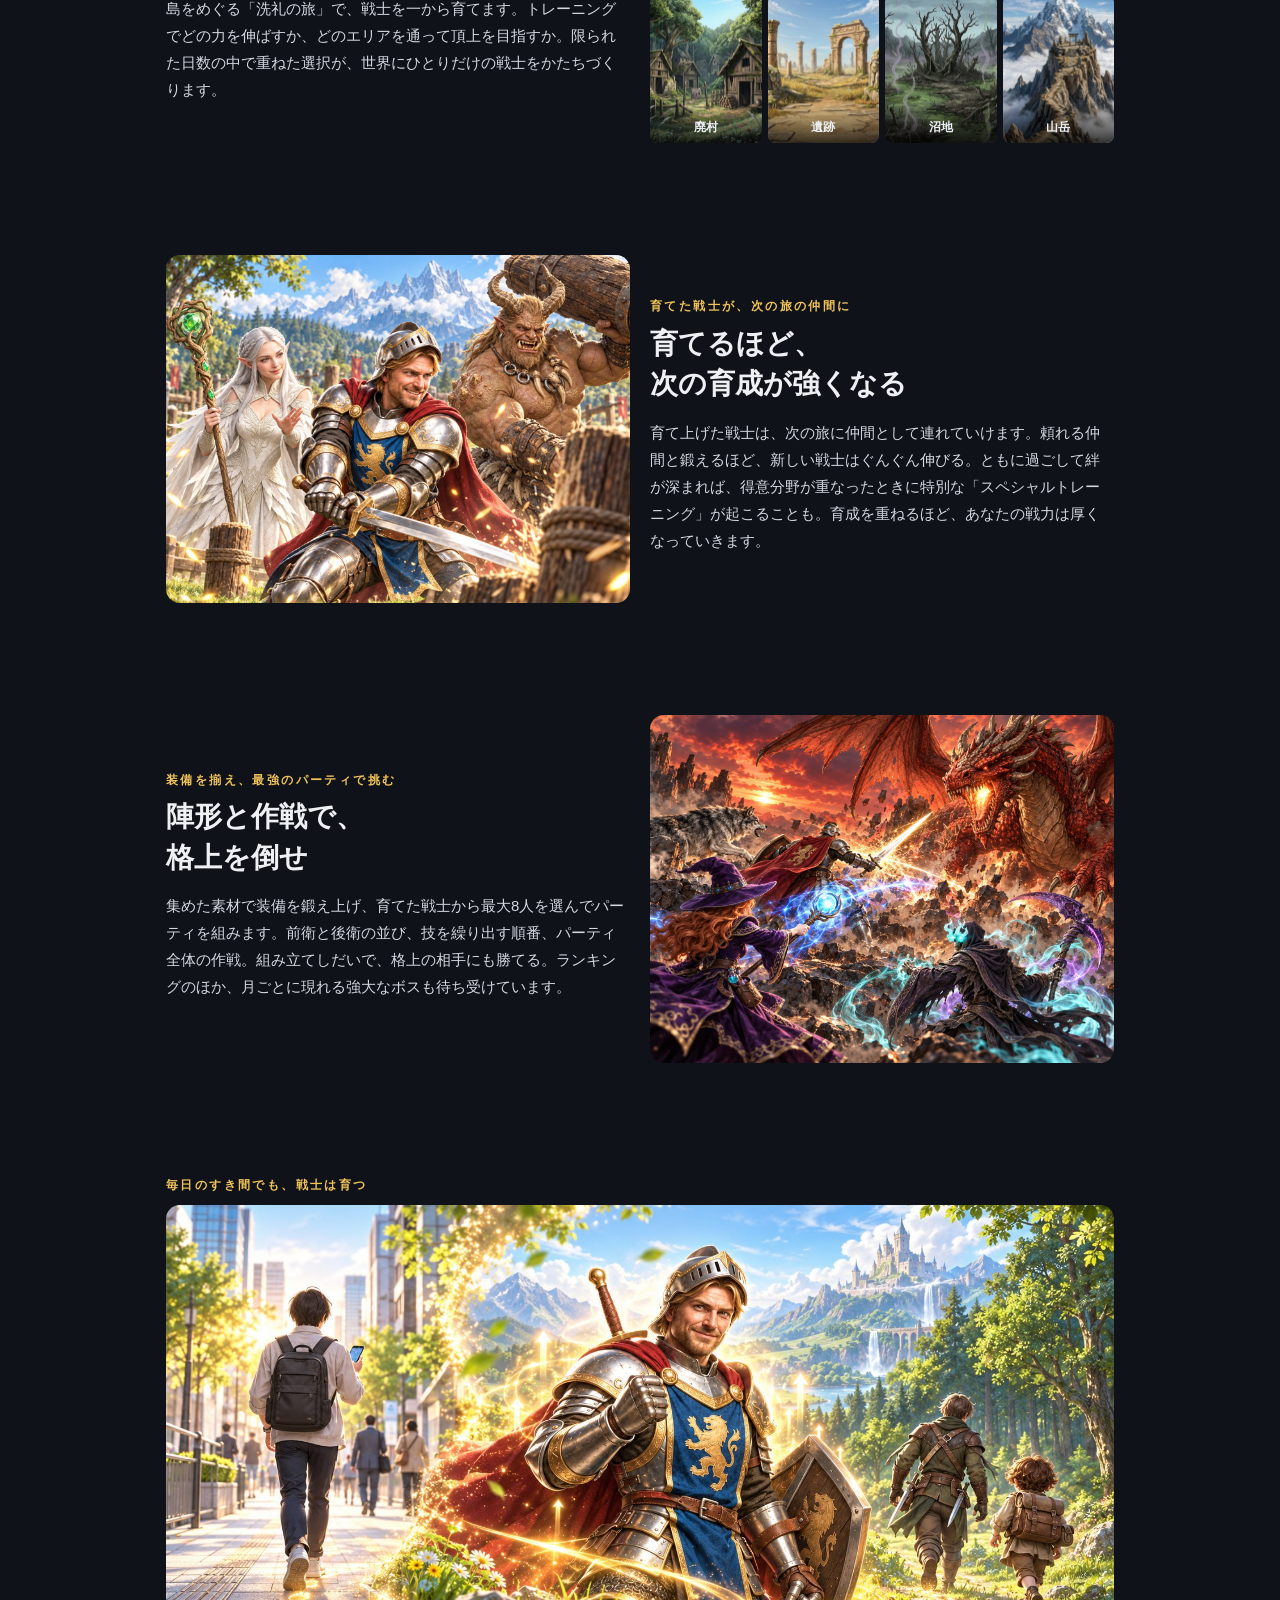
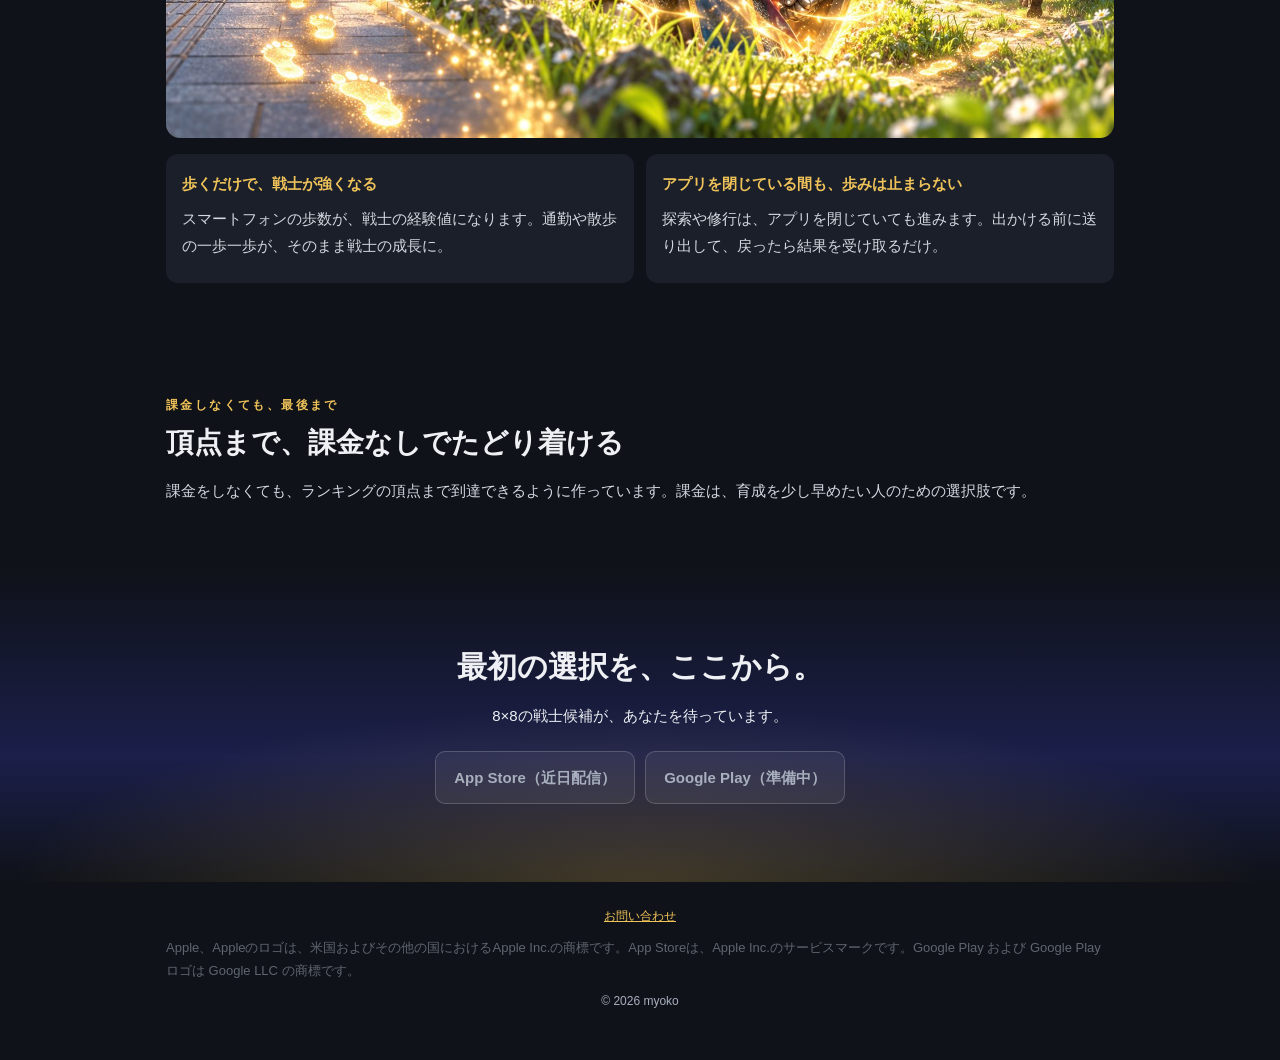
==== commit 5c759e44: "LP: スマホでメインビジュアルの全体が見えるように修正" ====
--- a/ao8/index.html
+++ b/ao8/index.html
@@ -28,8 +28,7 @@
   <p class="genre">育成シミュレーションRPG</p>
   <h1 class="catch">すべての選択は、頂点へ続く。</h1>
   <p class="lead">8種族×8クラスの戦士候補。旅の中の選択で強靭な戦士を育て上げ、装備を揃えた最強のパーティで、頂点を目指す。</p>
-  <div class="lp-lineup" aria-hidden="true">
-    <div class="store-buttons">
+  <div class="store-buttons">
     <a class="btn" data-store="ios">App Storeでダウンロード</a>
     <a class="btn secondary" data-store="android">Google Playで手に入れる</a>
   </div>
@@ -172,7 +171,7 @@
   </p>
   <!-- ストアのバッジを使う場合の商標表記（Apple・Googleのガイドライン）。 -->
   <p class="notice">Apple、Appleのロゴは、米国およびその他の国におけるApple Inc.の商標です。App Storeは、Apple Inc.のサービスマークです。Google Play および Google Play ロゴは Google LLC の商標です。</p>
-  <p>&copy; 2026 myoko</p>
+  <p class="copyright">&copy; 2026 myoko</p>
 </footer>
 </body>
 </html>
--- a/ao8/assets/style.css
+++ b/ao8/assets/style.css
@@ -234,7 +234,8 @@
   margin: 16px 0;
 }
 
-.footer-links {
+.footer-links,
+.copyright {
   text-align: center;
 }
 
@@ -290,6 +291,22 @@
     linear-gradient(180deg, #0b1030 0%, #1b1f4a 45%, #3a2e45 75%, var(--lp-bg) 100%);
 }
 
+/* 縦長の画面（スマホなど）: 画面の高さに合わせて横長のキービジュアルを切り抜くと、中央の2人
+   （ナイト・ゼウス）しか見えないため、画面幅の125%の幅で上端に置き、ほぼ全員（左のウルフから
+   右のリッチまで）が見えるようにする。文字はキービジュアルの下側に重ね、画像の下端は背景色へ
+   なじませる（2026-10-21）。 */
+@media (max-aspect-ratio: 1/1) {
+  .lp-hero {
+    --kv-height: calc(125vw * 941 / 1672);
+    min-height: 0;
+    padding-top: calc(var(--kv-height) - 72px);
+    background:
+      linear-gradient(180deg, rgba(15, 18, 24, 0) 55%, rgba(15, 18, 24, 0.75) 80%, var(--lp-bg) 100%) center top / 100% var(--kv-height) no-repeat,
+      url("img/lp_key_visual.jpg") center top / 125vw auto no-repeat,
+      var(--lp-bg);
+  }
+}
+
 .lp-hero .logo {
   width: min(88%, 460px);
   height: auto;
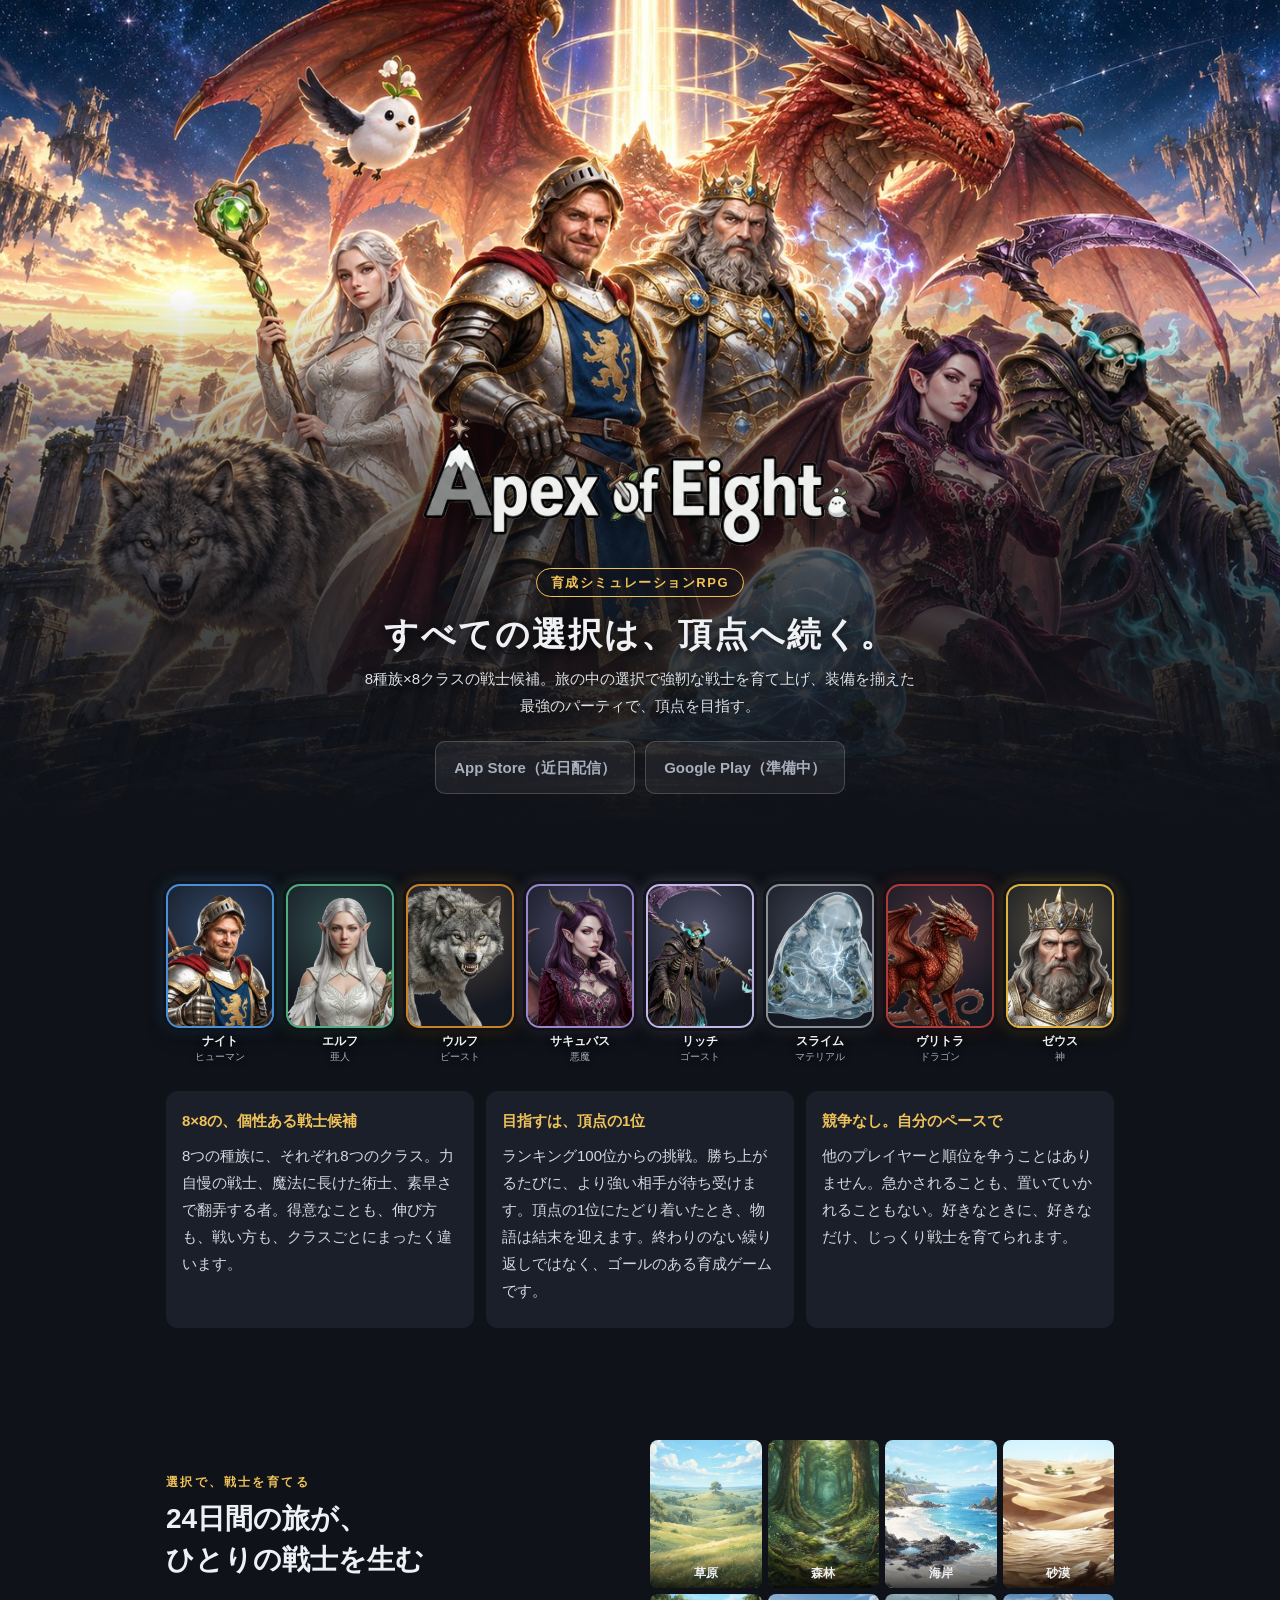
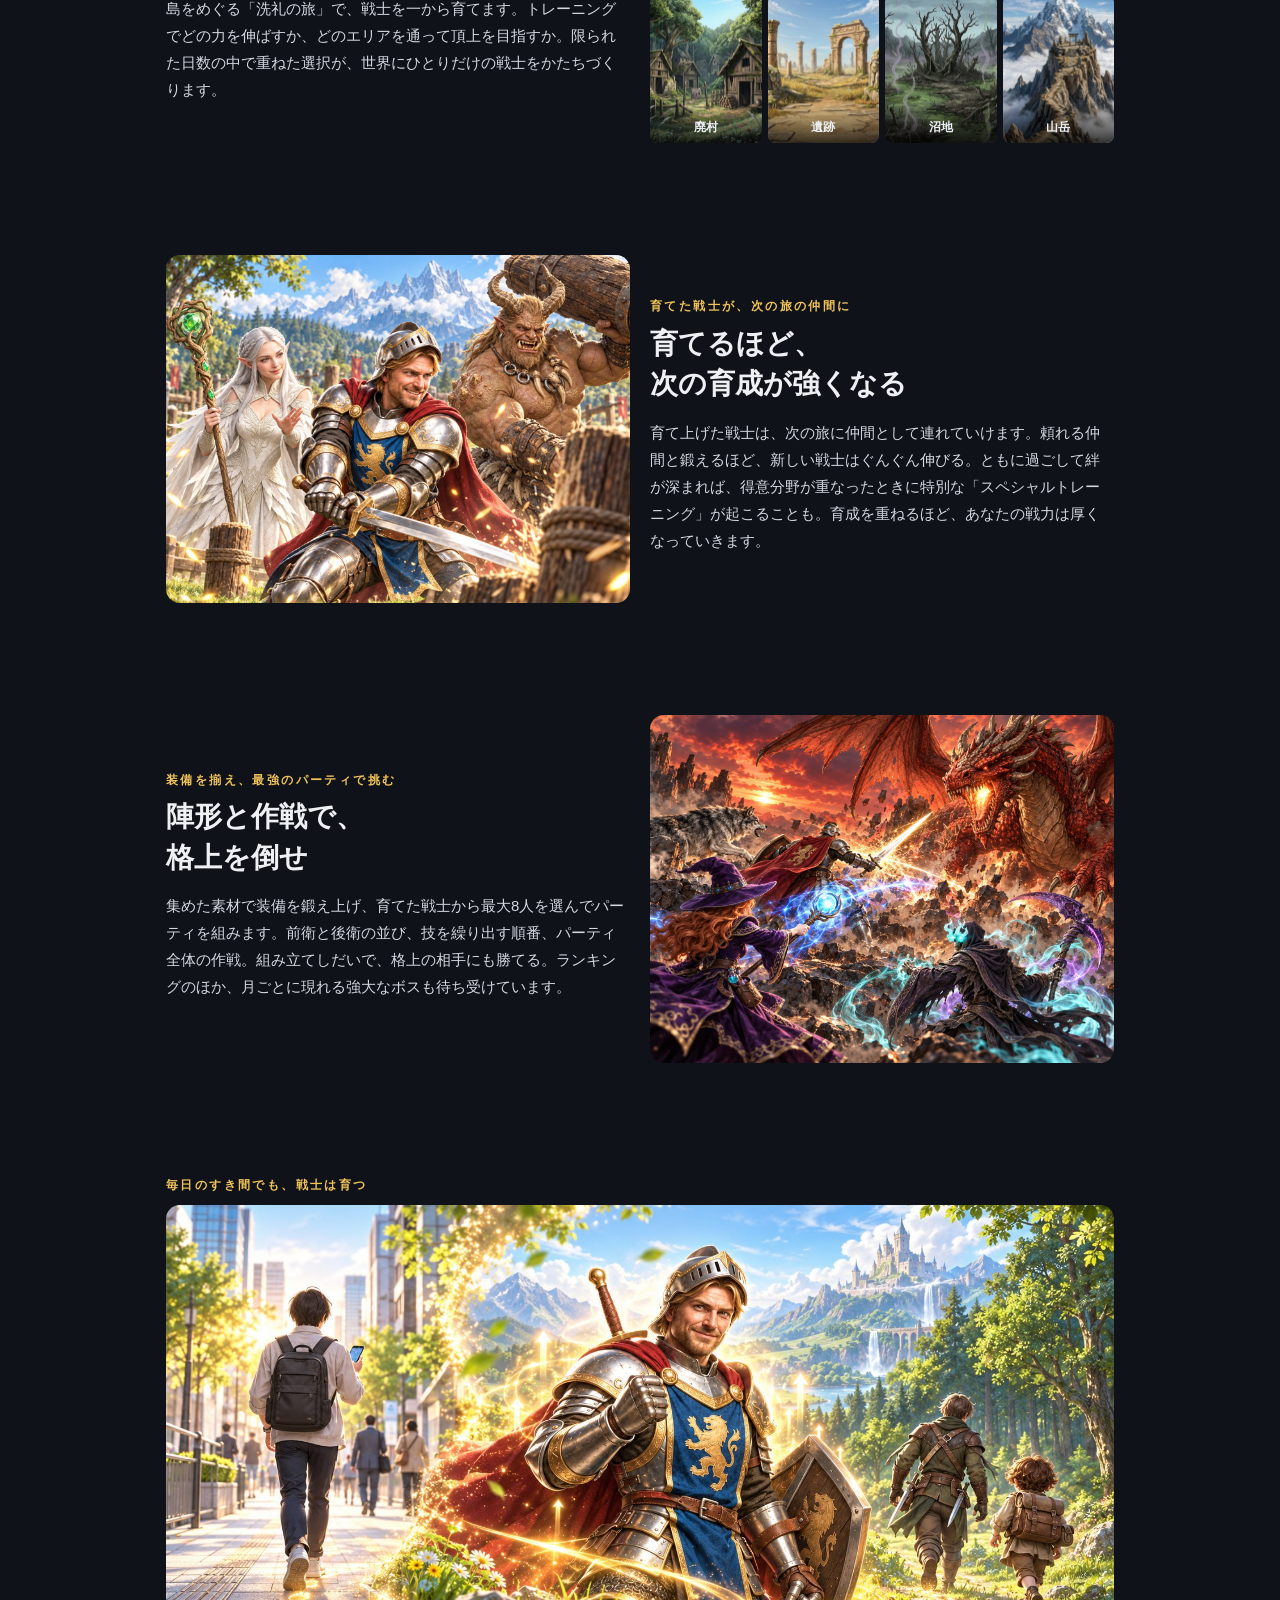
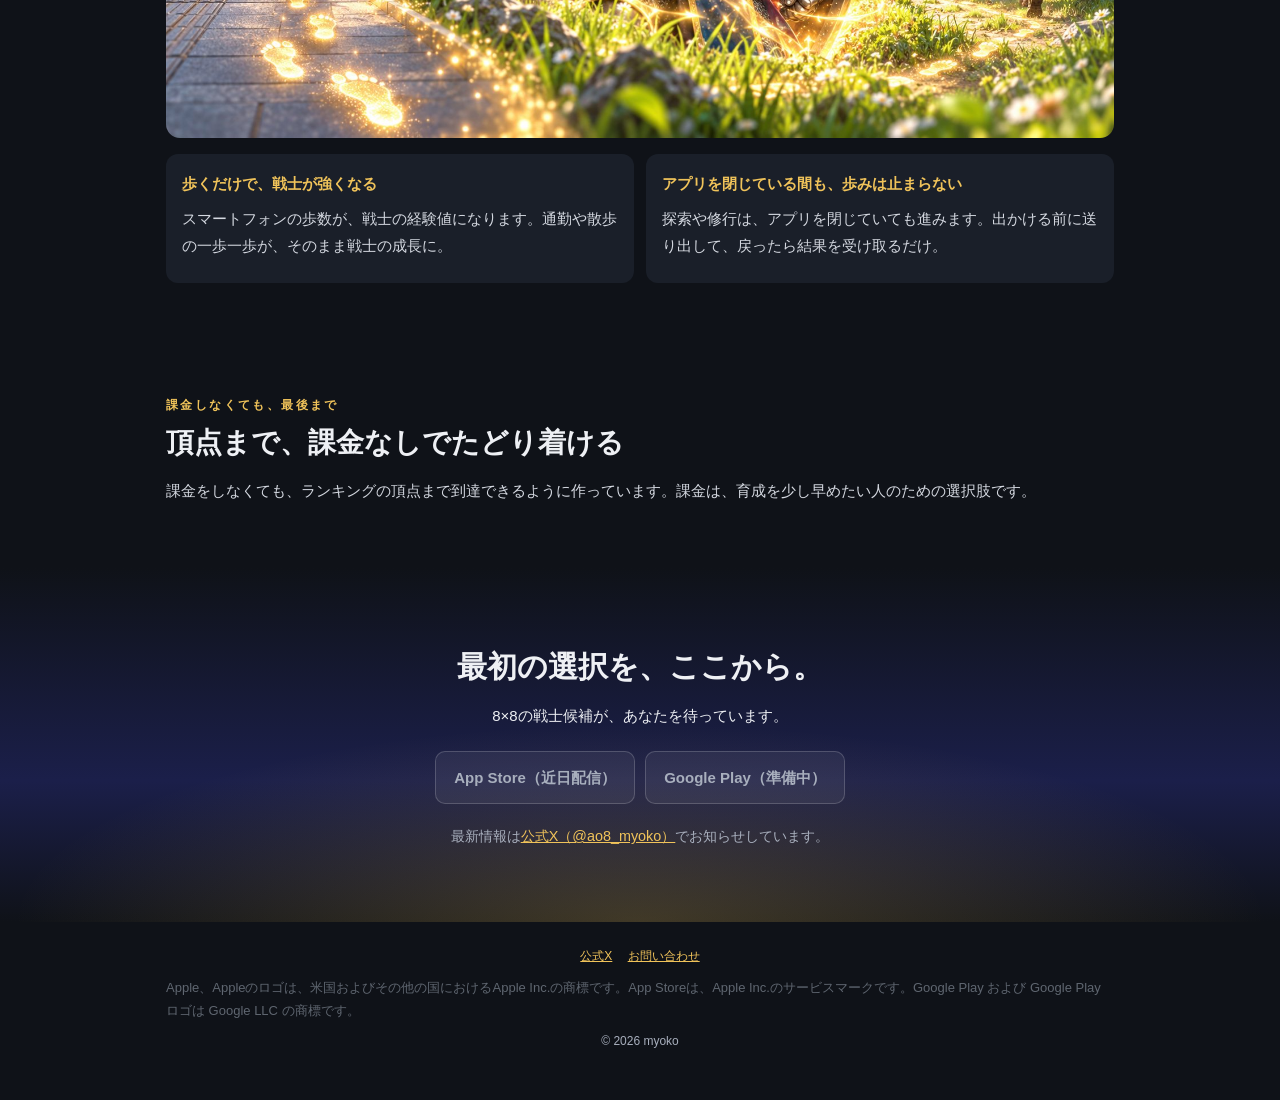
==== commit d315fe95: "- 法務関連の更新" ====
--- a/ao8/index.html
+++ b/ao8/index.html
@@ -14,6 +14,8 @@
   <meta property="og:image:width" content="1200">
   <meta property="og:image:height" content="630">
   <meta name="twitter:card" content="summary_large_image">
+  <!-- 公式Xアカウント（リンクカードに表示される）。 -->
+  <meta name="twitter:site" content="@ao8_myoko">
   <meta name="theme-color" content="#0f1218">
   <link rel="icon" href="assets/icon.png">
   <link rel="apple-touch-icon" href="assets/icon.png">
@@ -163,10 +165,12 @@
     <a class="btn" data-store="ios">App Storeでダウンロード</a>
     <a class="btn secondary" data-store="android">Google Playで手に入れる</a>
   </div>
+  <p class="lp-follow">最新情報は<a href="https://x.com/ao8_myoko" target="_blank" rel="noopener">公式X（@ao8_myoko）</a>でお知らせしています。</p>
 </section>
 
 <footer>
   <p class="footer-links">
+    <a href="https://x.com/ao8_myoko" target="_blank" rel="noopener">公式X</a>
     <a href="legal/contact.html">お問い合わせ</a>
   </p>
   <!-- ストアのバッジを使う場合の商標表記（Apple・Googleのガイドライン）。 -->
--- a/ao8/assets/style.css
+++ b/ao8/assets/style.css
@@ -475,6 +475,17 @@
   padding: 72px 16px;
 }
 
+/* 最後のダウンロード導線の下に添える、公式Xへの案内。 */
+.lp-follow {
+  margin: 20px 0 0;
+  font-size: 0.9rem;
+  color: var(--lp-muted);
+}
+
+.lp-follow a {
+  color: var(--lp-gold);
+}
+
 body.lp footer {
   max-width: 980px;
   margin: 0 auto;
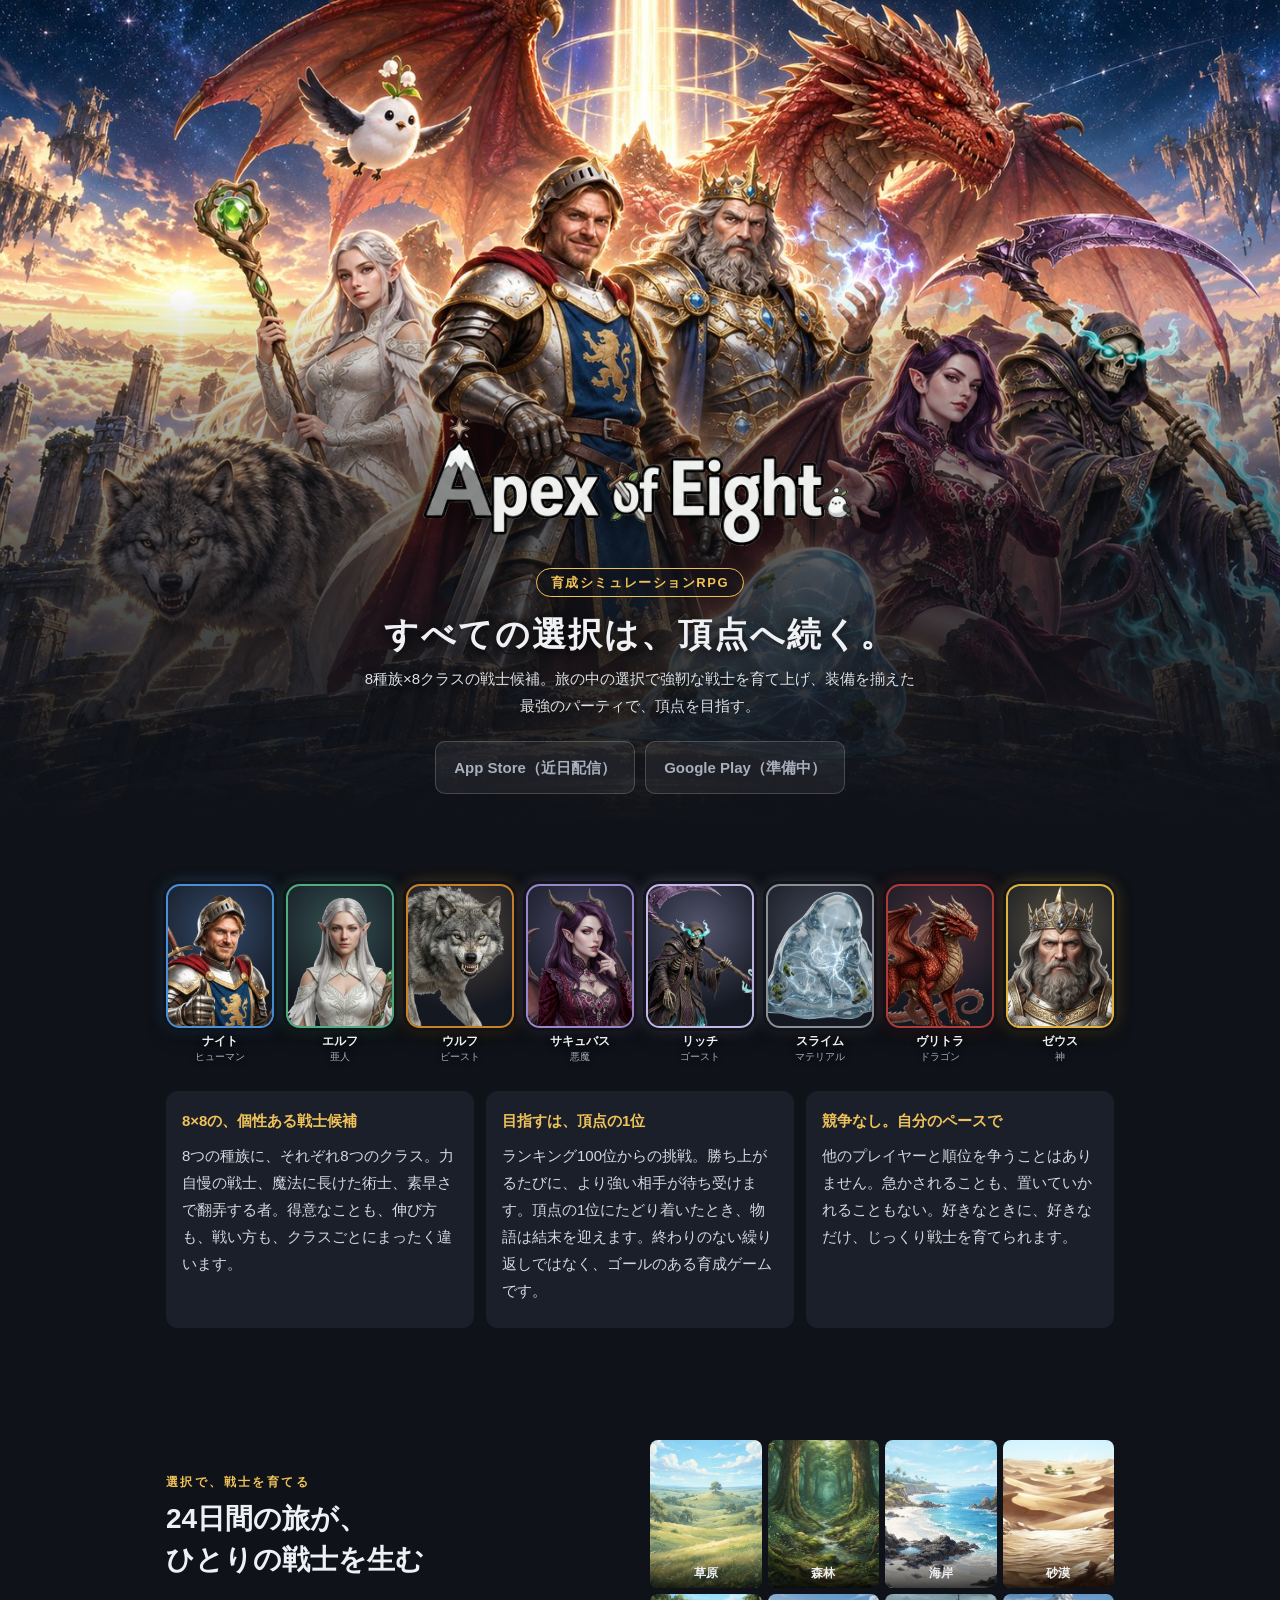
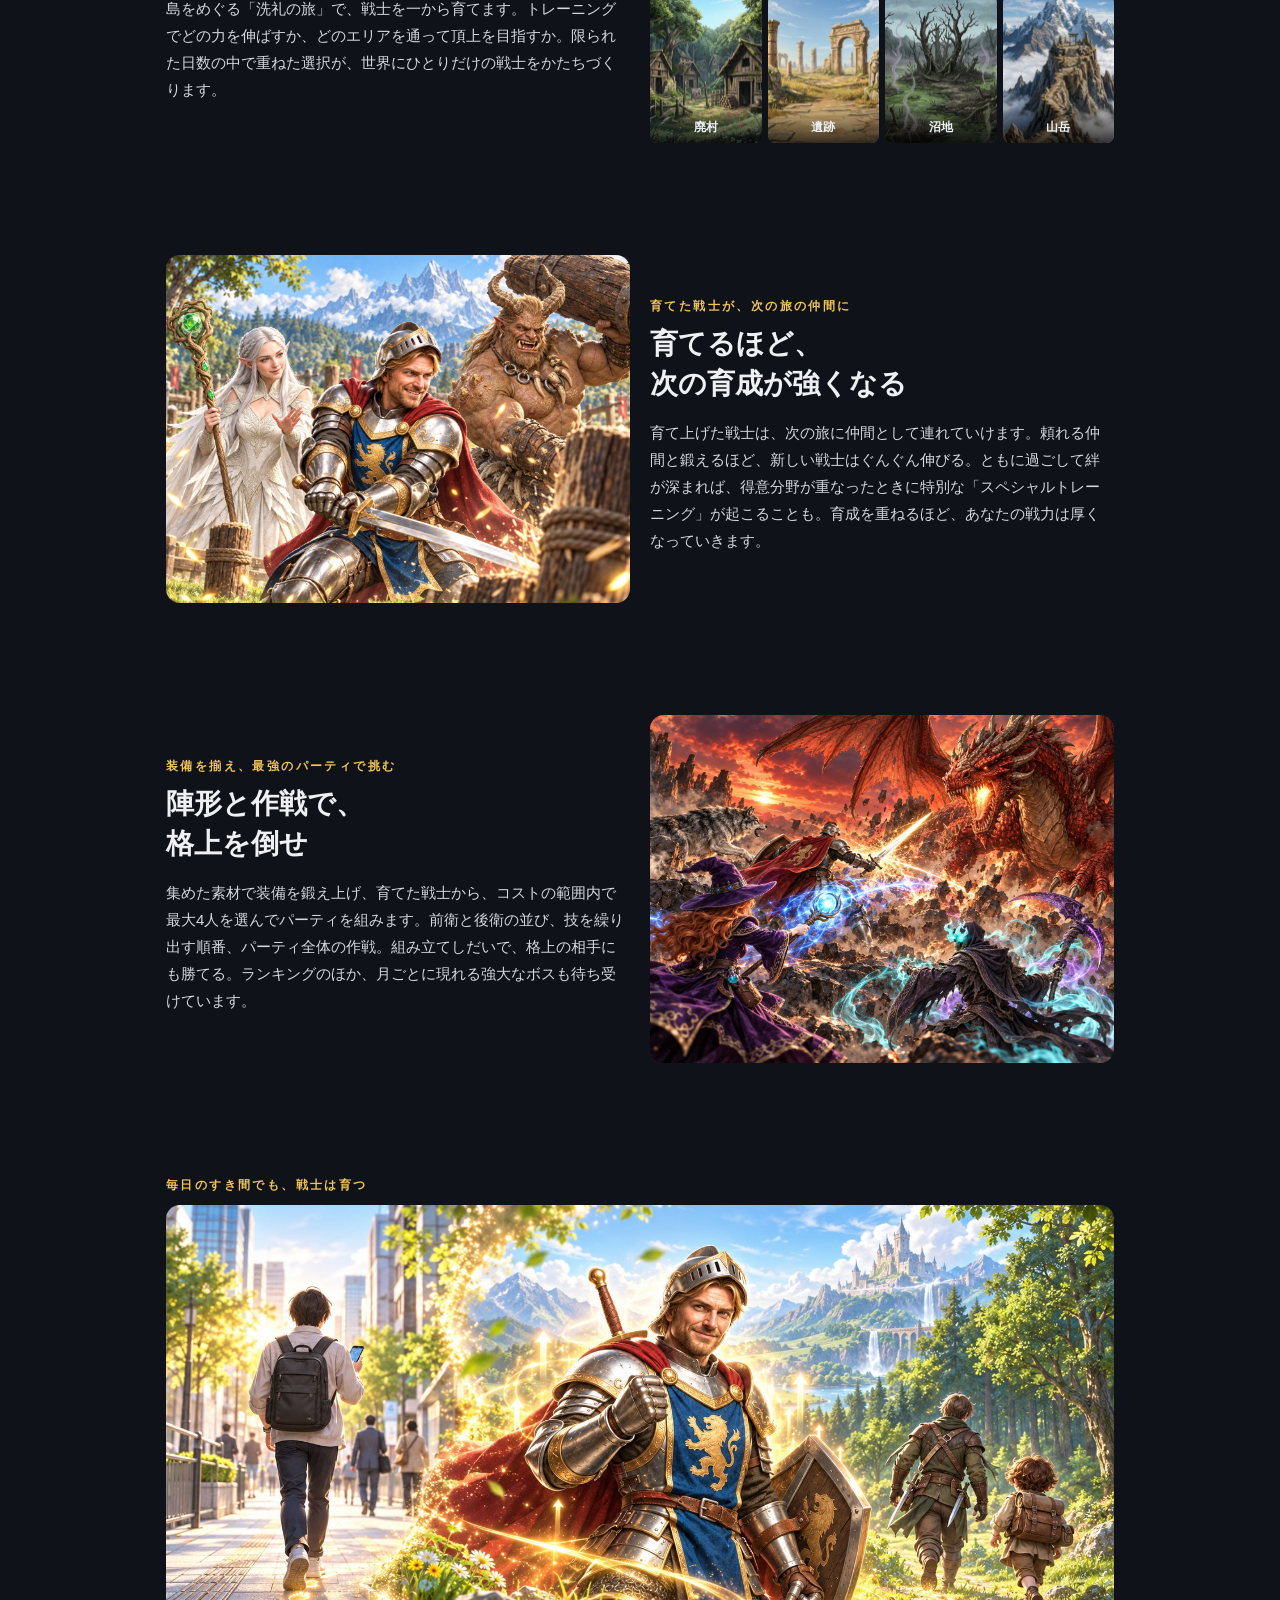
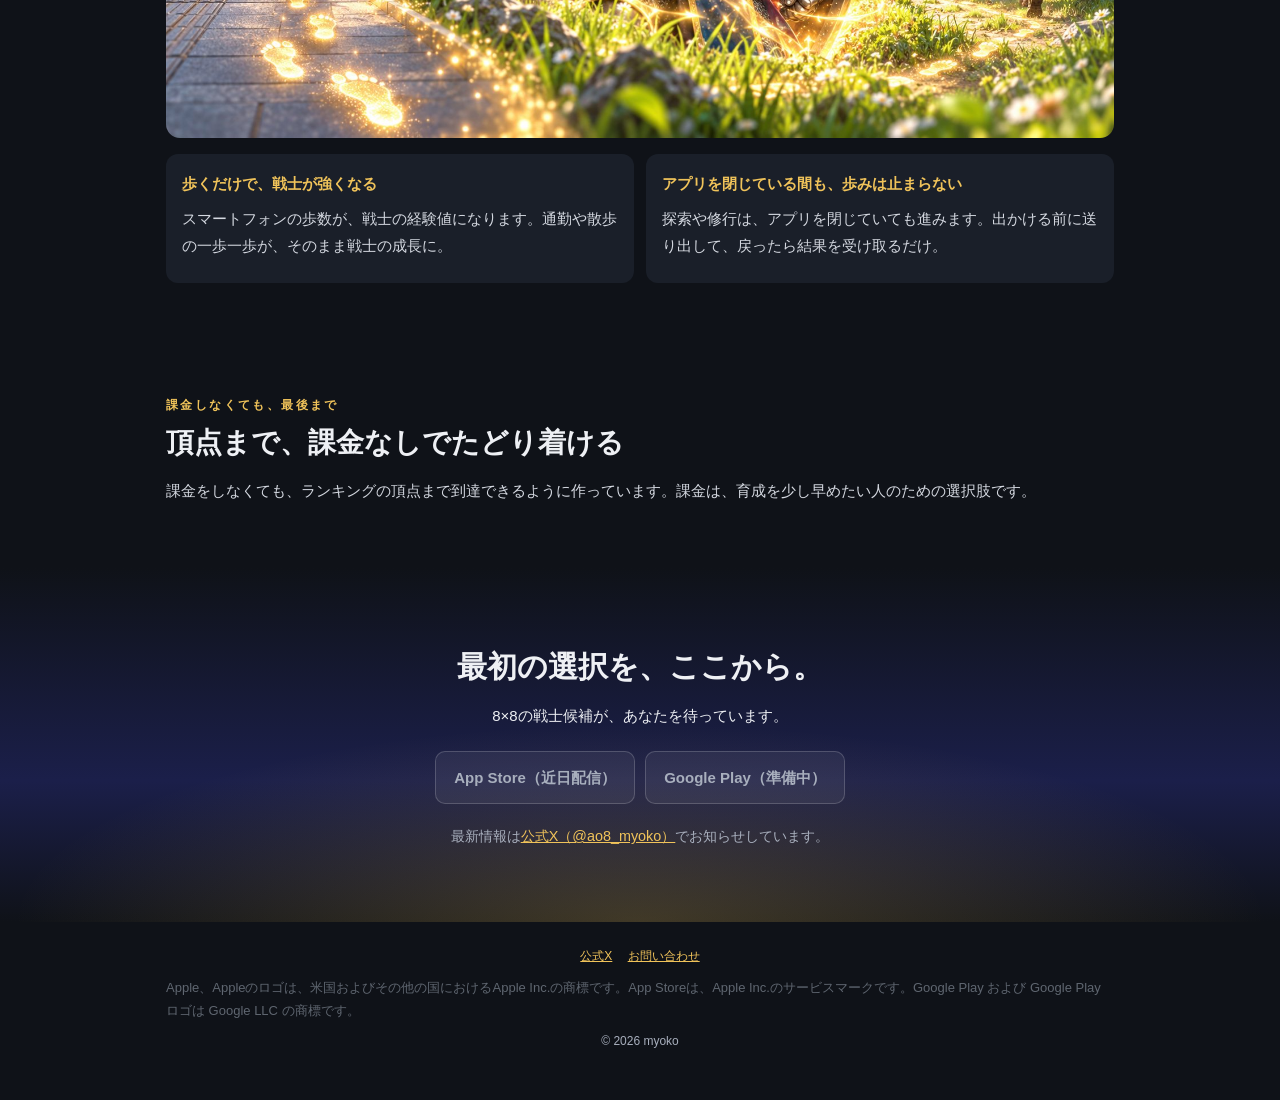
==== commit f71eed94: "最大パーティー人数の修正" ====
--- a/ao8/index.html
+++ b/ao8/index.html
@@ -115,7 +115,7 @@
     <div>
       <p class="eyebrow">装備を揃え、最強のパーティで挑む</p>
       <h2>陣形と作戦で、<br>格上を倒せ</h2>
-      <p>集めた素材で装備を鍛え上げ、育てた戦士から最大8人を選んでパーティを組みます。前衛と後衛の並び、技を繰り出す順番、パーティ全体の作戦。組み立てしだいで、格上の相手にも勝てる。ランキングのほか、月ごとに現れる強大なボスも待ち受けています。</p>
+      <p>集めた素材で装備を鍛え上げ、育てた戦士から、コストの範囲内で最大4人を選んでパーティを組みます。前衛と後衛の並び、技を繰り出す順番、パーティ全体の作戦。組み立てしだいで、格上の相手にも勝てる。ランキングのほか、月ごとに現れる強大なボスも待ち受けています。</p>
     </div>
     <div class="lp-visual">
       <!-- 【差し替え可】lp_battle.jpg（バトル画面のスクリーンショットでも可）。無い間はカードのパネルを表示する。 -->
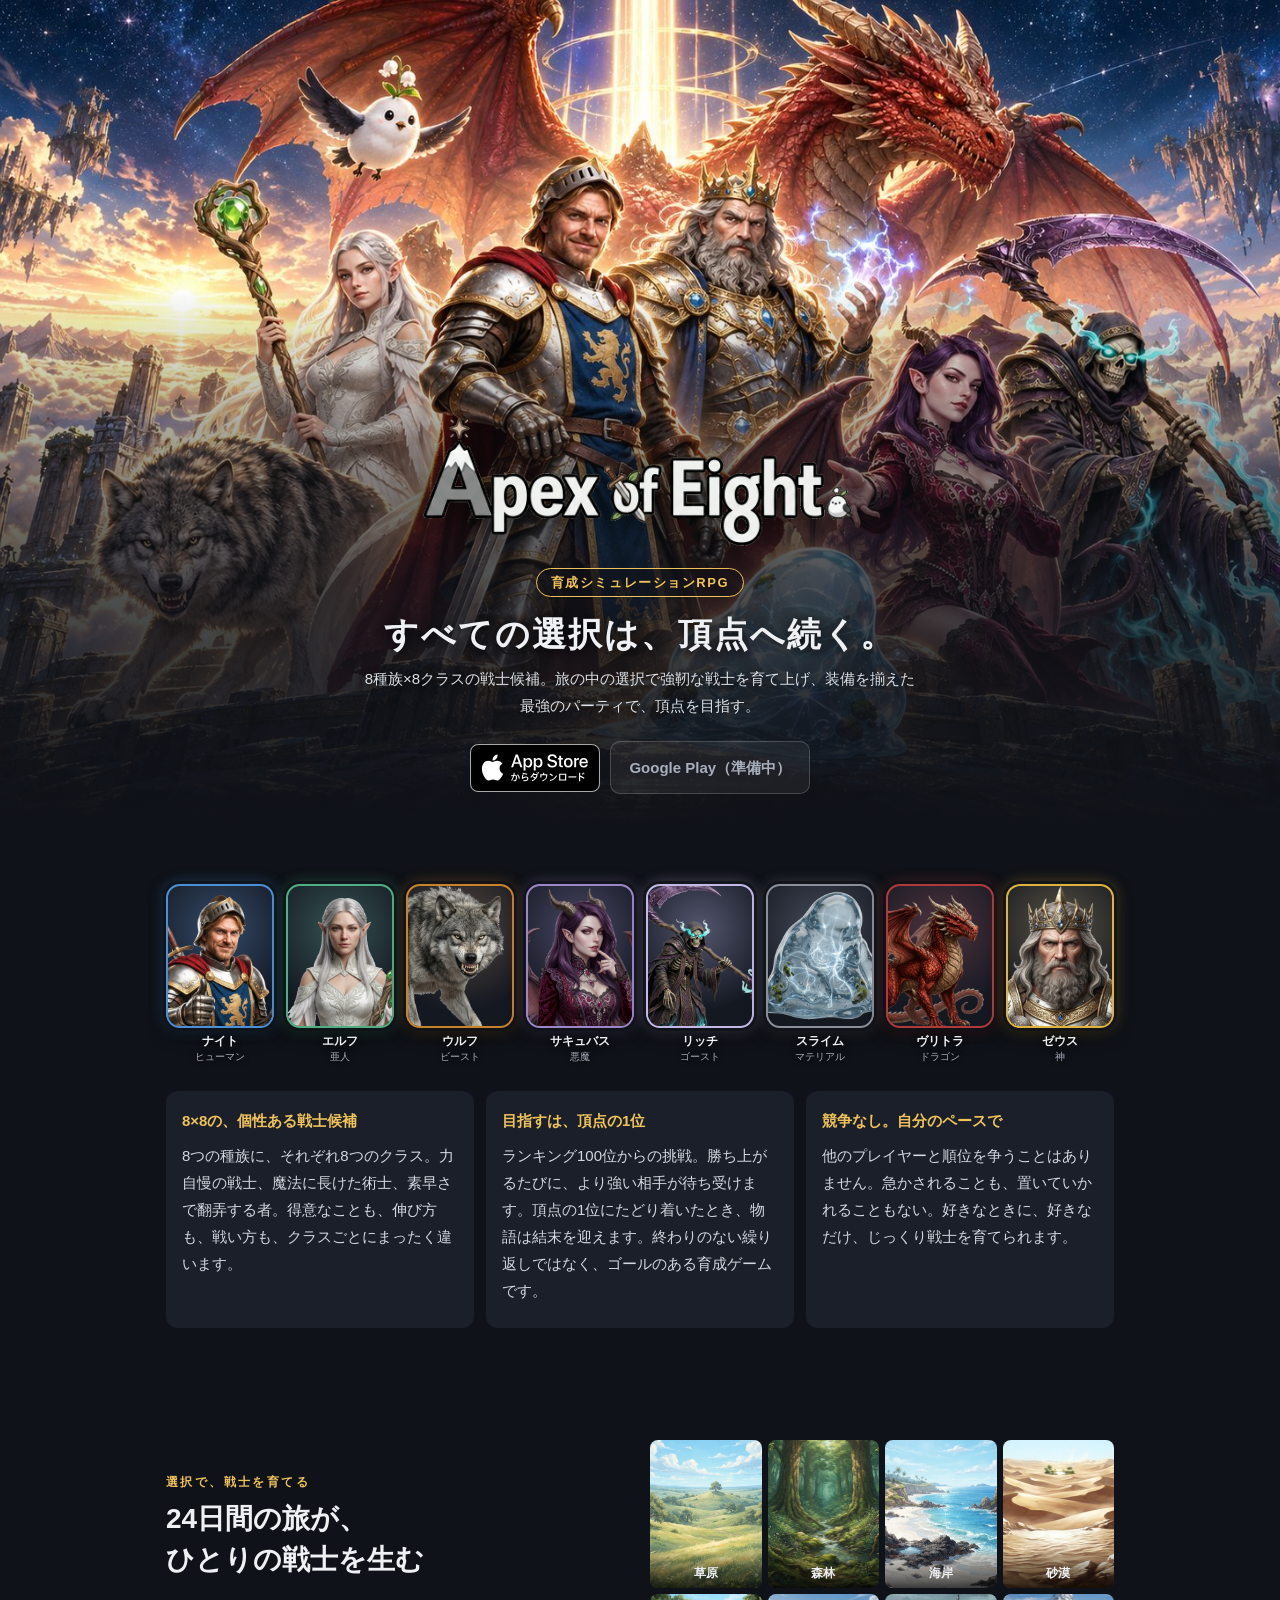
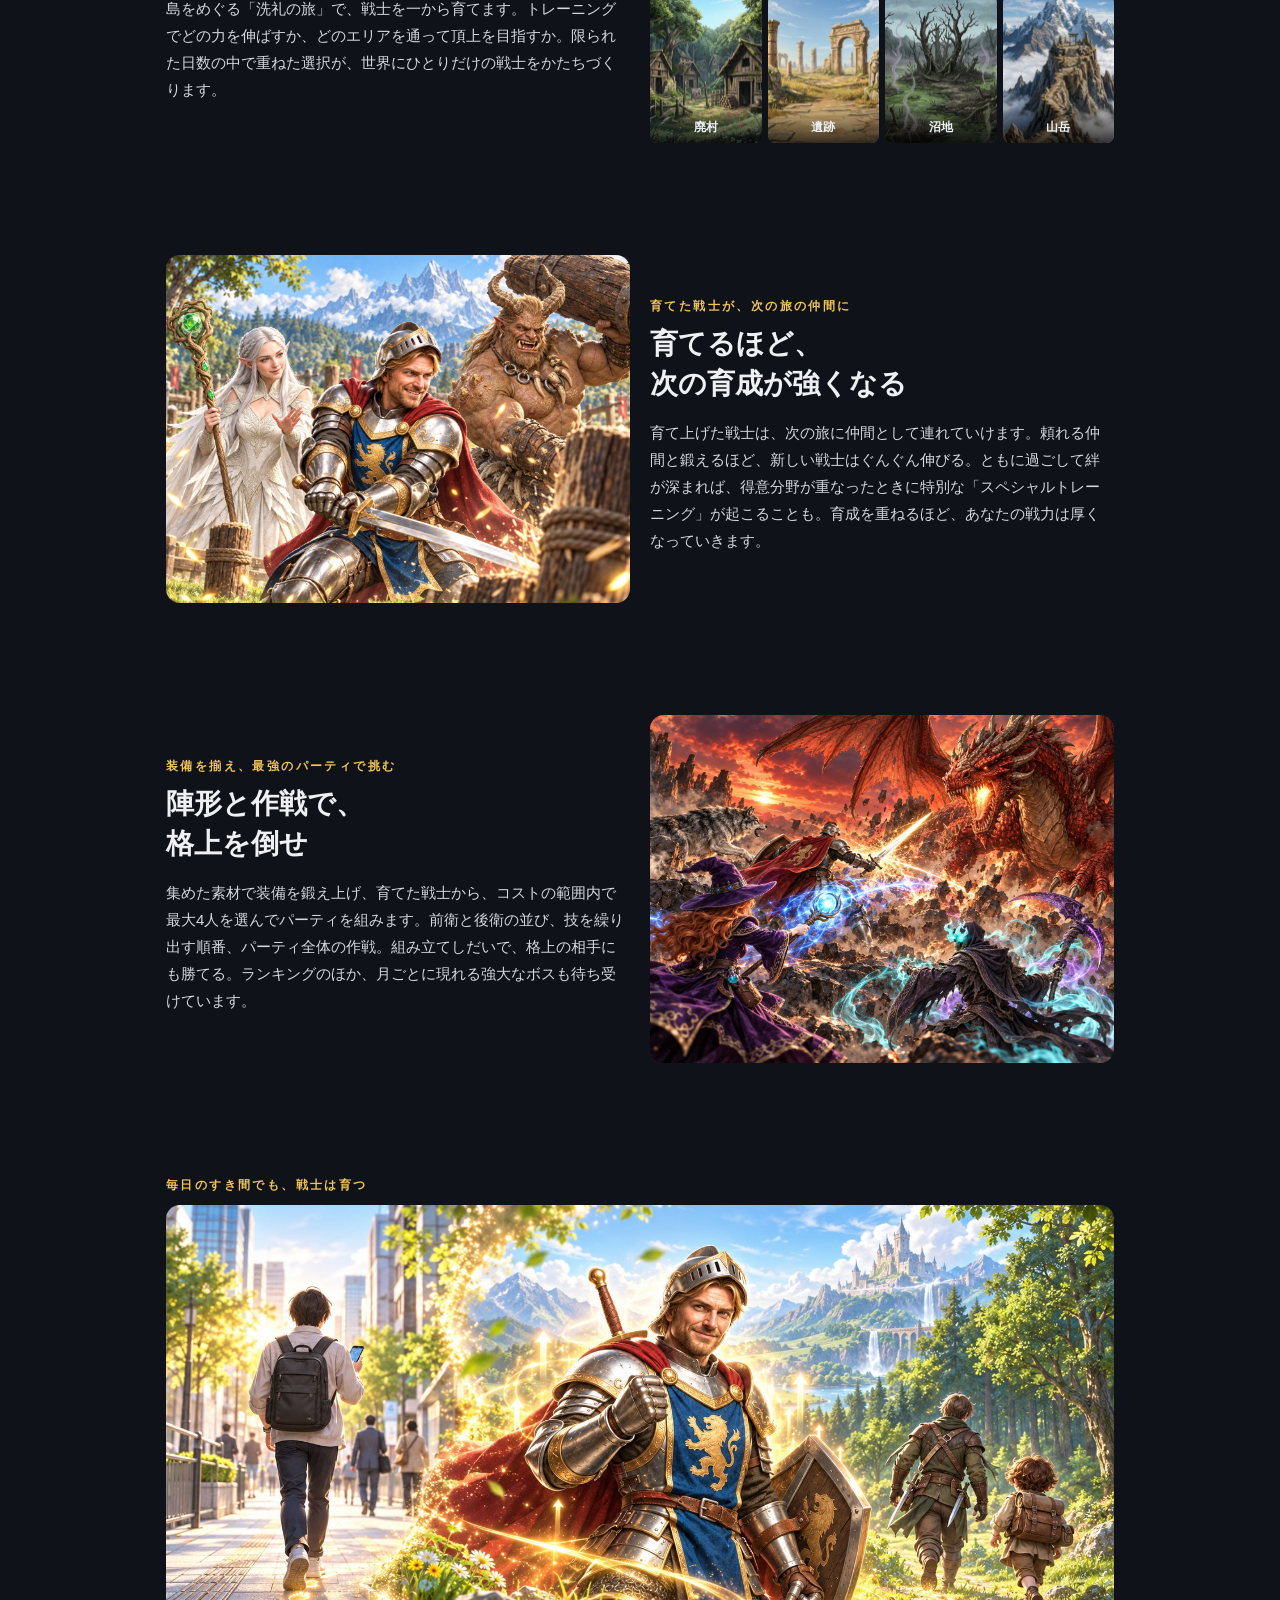
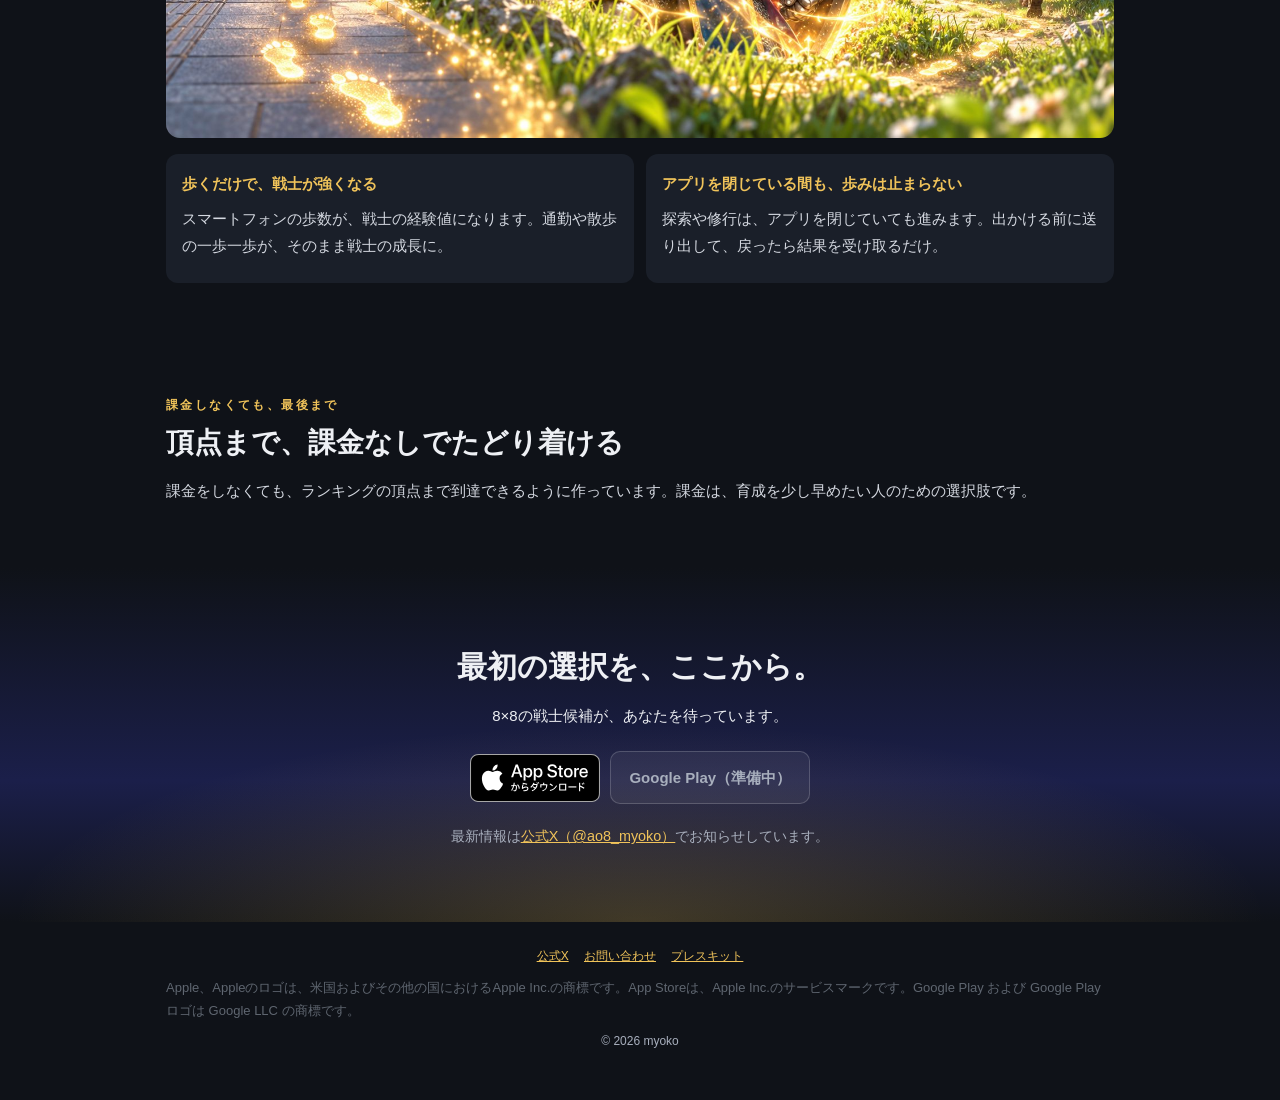
==== commit f0eba06e: "アプリ公開対応" ====
--- a/ao8/index.html
+++ b/ao8/index.html
@@ -172,6 +172,8 @@
   <p class="footer-links">
     <a href="https://x.com/ao8_myoko" target="_blank" rel="noopener">公式X</a>
     <a href="legal/contact.html">お問い合わせ</a>
+    <!-- 報道関係者向け（2026-11-02追加）。press/と同時に公開する（先にLPだけ公開するとリンク切れになる）。 -->
+    <a href="press/">プレスキット</a>
   </p>
   <!-- ストアのバッジを使う場合の商標表記（Apple・Googleのガイドライン）。 -->
   <p class="notice">Apple、Appleのロゴは、米国およびその他の国におけるApple Inc.の商標です。App Storeは、Apple Inc.のサービスマークです。Google Play および Google Play ロゴは Google LLC の商標です。</p>
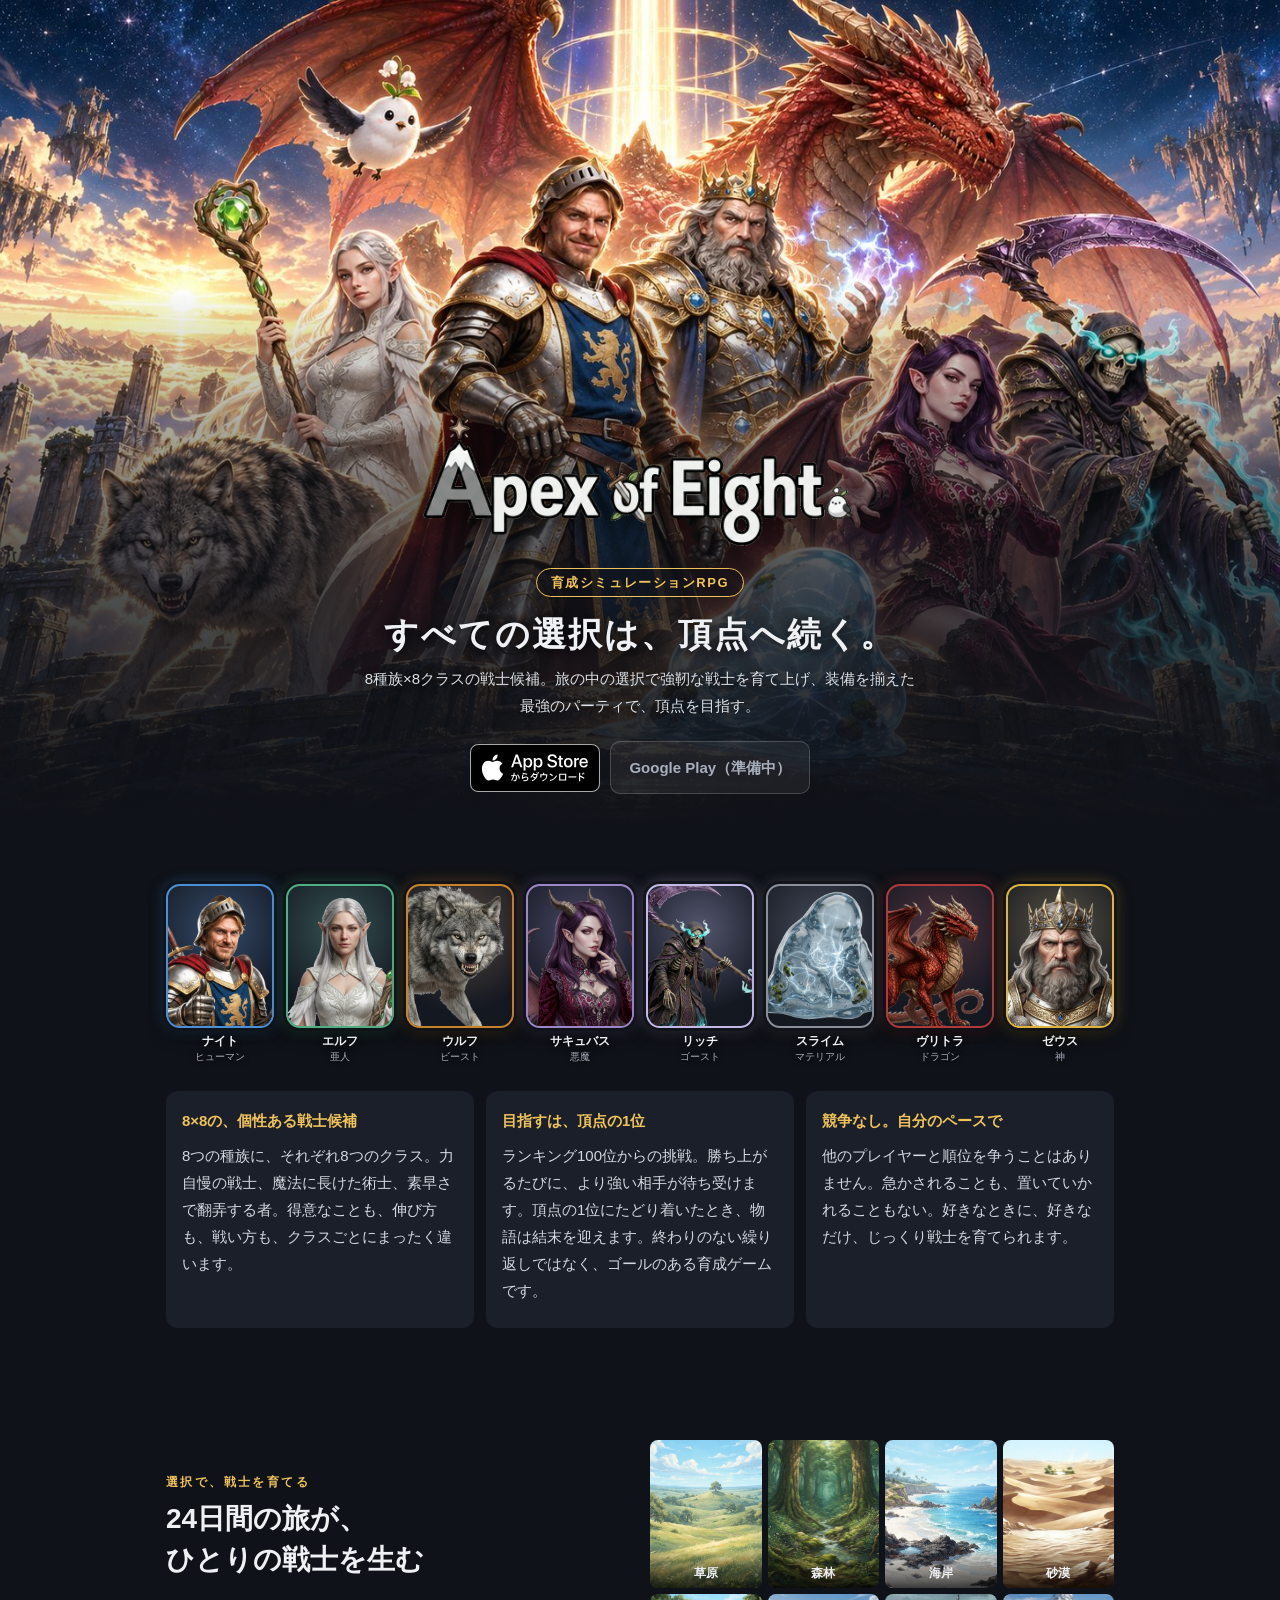
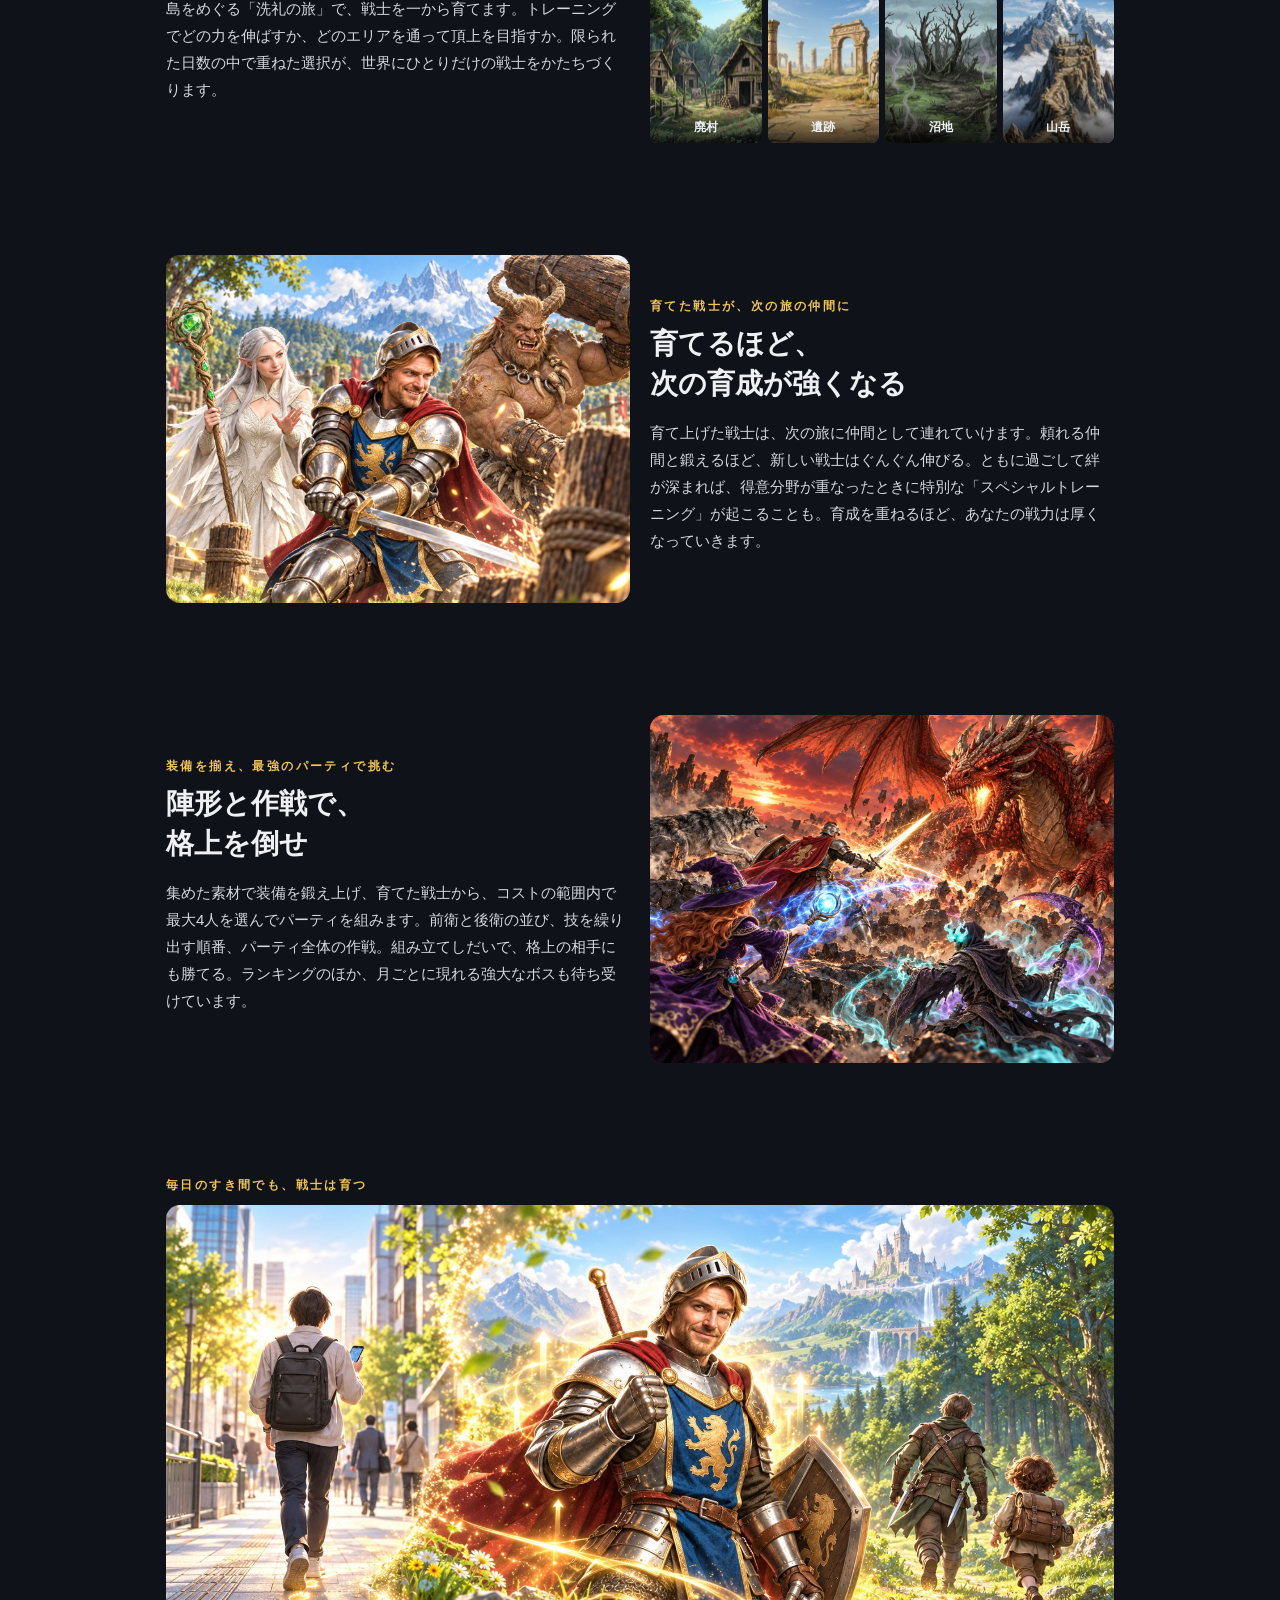
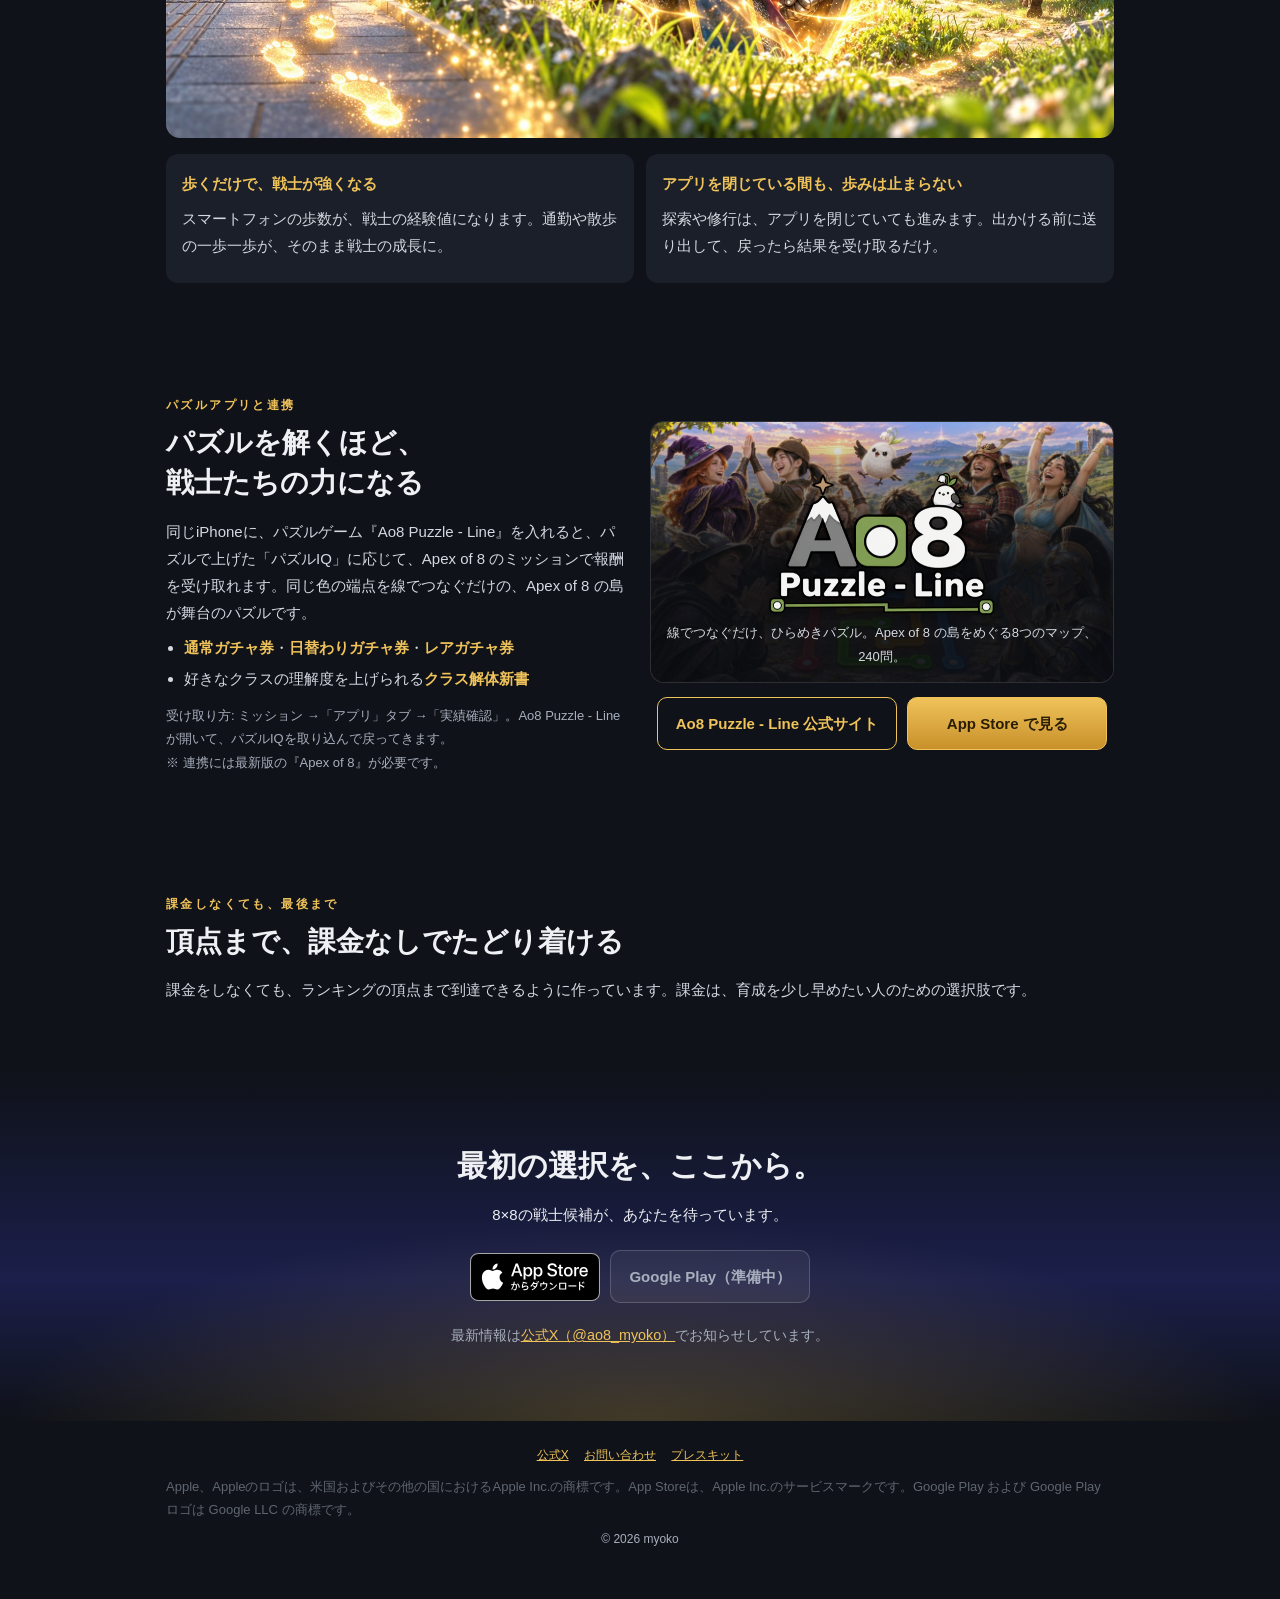
==== commit d22f5626: "Apex of 8 1.1.0 配信に合わせ Ao8 Puzzle - Line との連携を公開 - ao8: LPに連携の節・画像を追加 - ao8line: link.json を true に、" ====
--- a/ao8/index.html
+++ b/ao8/index.html
@@ -21,6 +21,7 @@
   <link rel="apple-touch-icon" href="assets/icon.png">
   <link rel="stylesheet" href="assets/style.css">
   <script src="assets/site.js" defer></script>
+  <script src="assets/analytics.js" defer></script>
 </head>
 <body class="lp">
 
@@ -146,6 +147,37 @@
     <div class="lp-point">
       <h3>アプリを閉じている間も、歩みは止まらない</h3>
       <p>探索や修行は、アプリを閉じていても進みます。出かける前に送り出して、戻ったら結果を受け取るだけ。</p>
+    </div>
+  </div>
+</section>
+
+<!-- パズルアプリ『Ao8 Puzzle - Line』との連携（2026-11-18追加。missions.md §2.5）。
+     連携に対応した Ao8 の配信に合わせて公開する（docs/guides/public_site.md）。 -->
+<section class="lp-section" id="ao8line">
+  <div class="lp-feature">
+    <div>
+      <p class="eyebrow">パズルアプリと連携</p>
+      <h2>パズルを解くほど、<br>戦士たちの力になる</h2>
+      <p>同じiPhoneに、パズルゲーム『Ao8 Puzzle - Line』を入れると、パズルで上げた「パズルIQ」に応じて、Apex of 8 のミッションで報酬を受け取れます。同じ色の端点を線でつなぐだけの、Apex of 8 の島が舞台のパズルです。</p>
+      <ul class="lp-link-rewards">
+        <li><strong>通常ガチャ券</strong>・<strong>日替わりガチャ券</strong>・<strong>レアガチャ券</strong></li>
+        <li>好きなクラスの理解度を上げられる<strong>クラス解体新書</strong></li>
+      </ul>
+      <p class="lp-note">受け取り方: ミッション →「アプリ」タブ →「実績確認」。Ao8 Puzzle - Line が開いて、パズルIQを取り込んで戻ってきます。<br>※ 連携には最新版の『Apex of 8』が必要です。</p>
+    </div>
+    <div class="lp-visual">
+      <!-- Ao8 Puzzle - Line のキービジュアル・ロゴ（Ao8 Line の公開用サイト ao8line/assets/ の縮小版） -->
+      <a class="lp-link-card" href="https://m-yokom.github.io/ao8line/">
+        <img class="lp-link-kv" src="assets/img/ao8line_key_visual.jpg" alt="Apex of 8 の仲間たちが、線をつなぐパズルの完成を喜んでいるイラスト" loading="lazy">
+        <div class="lp-link-body">
+          <img class="lp-link-logo" src="assets/img/ao8line_logo.png" alt="Ao8 Puzzle - Line">
+          <p>線でつなぐだけ、ひらめきパズル。Apex of 8 の島をめぐる8つのマップ、240問。</p>
+        </div>
+      </a>
+      <div class="store-buttons lp-link-buttons">
+        <a class="btn secondary" href="https://m-yokom.github.io/ao8line/">Ao8 Puzzle - Line 公式サイト</a>
+        <a class="btn" href="https://apps.apple.com/jp/app/id6835279551" target="_blank" rel="noopener">App Store で見る</a>
+      </div>
     </div>
   </div>
 </section>
--- a/ao8/assets/style.css
+++ b/ao8/assets/style.css
@@ -631,3 +631,75 @@
 .lp-section > .lp-roster {
   margin: 0 auto 28px;
 }
+
+/* パズルアプリ『Ao8 Puzzle - Line』との連携（2026-11-18追加）。 */
+.lp-link-rewards {
+  margin: 0 0 12px;
+  padding-left: 1.2em;
+  color: #d4d8e0;
+}
+
+.lp-link-rewards li {
+  margin: 4px 0;
+}
+
+.lp-link-rewards strong {
+  color: var(--lp-gold);
+}
+
+.lp-section p.lp-note {
+  color: var(--lp-muted);
+  font-size: 13px;
+}
+
+.lp-link-card {
+  display: block;
+  position: relative;
+  border-radius: 14px;
+  overflow: hidden;
+  border: 1px solid rgba(255, 255, 255, 0.12);
+  color: var(--lp-text);
+  text-decoration: none;
+  background: var(--lp-bg);
+}
+
+.lp-visual .lp-link-card img.lp-link-kv {
+  aspect-ratio: 16 / 9;
+  object-fit: cover;
+  border-radius: 0;
+}
+
+.lp-link-body {
+  position: absolute;
+  left: 0;
+  right: 0;
+  bottom: 0;
+  padding: 48px 16px 14px;
+  text-align: center;
+  background: linear-gradient(transparent, rgba(10, 12, 16, 0.92) 55%);
+}
+
+.lp-visual .lp-link-card img.lp-link-logo {
+  width: min(55%, 260px);
+  margin: 0 auto 6px;
+  border-radius: 0;
+  filter: drop-shadow(0 2px 8px rgba(0, 0, 0, 0.6));
+}
+
+.lp-link-body p {
+  margin: 0;
+  font-size: 13px;
+  color: #d6dae2;
+}
+
+@media (max-width: 520px) {
+  .lp-link-body {
+    position: static;
+    background: var(--lp-bg);
+    padding: 12px 14px 16px;
+  }
+}
+
+body.lp .lp-link-buttons {
+  margin-top: 14px;
+}
